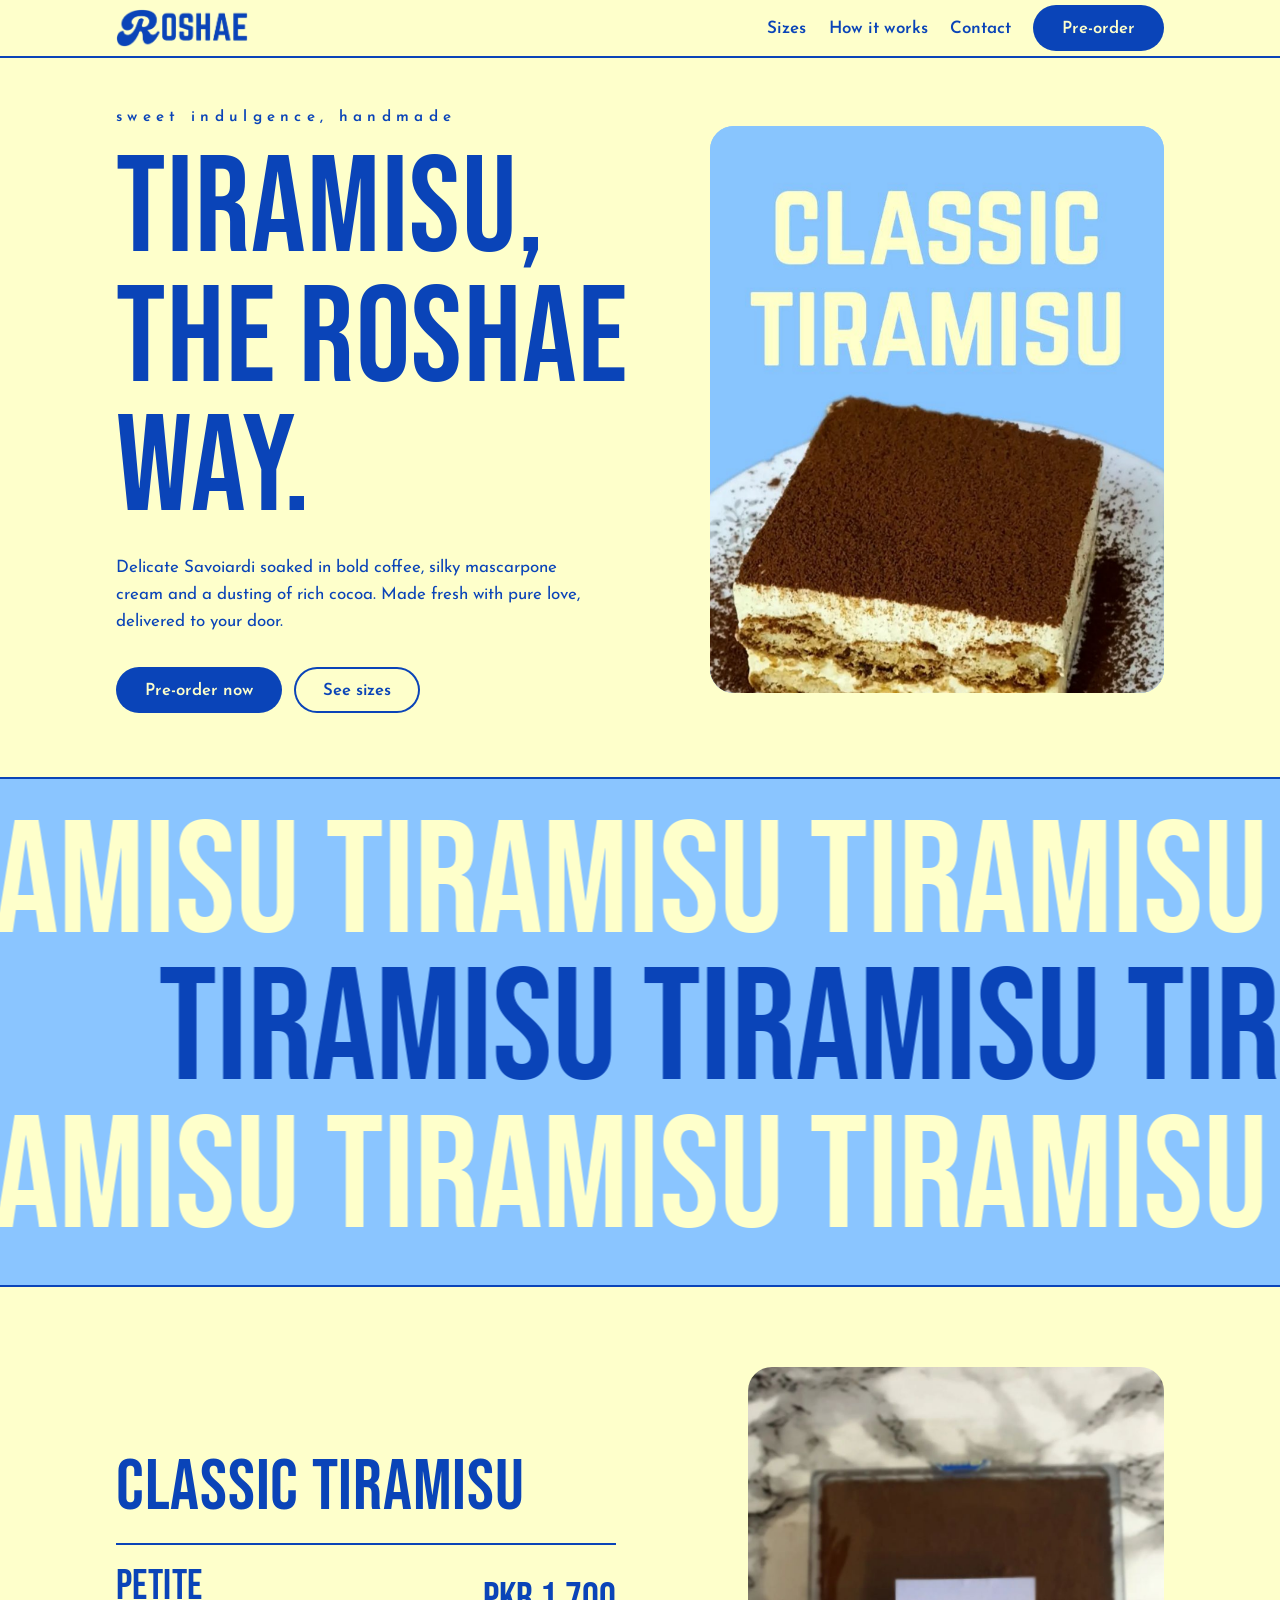
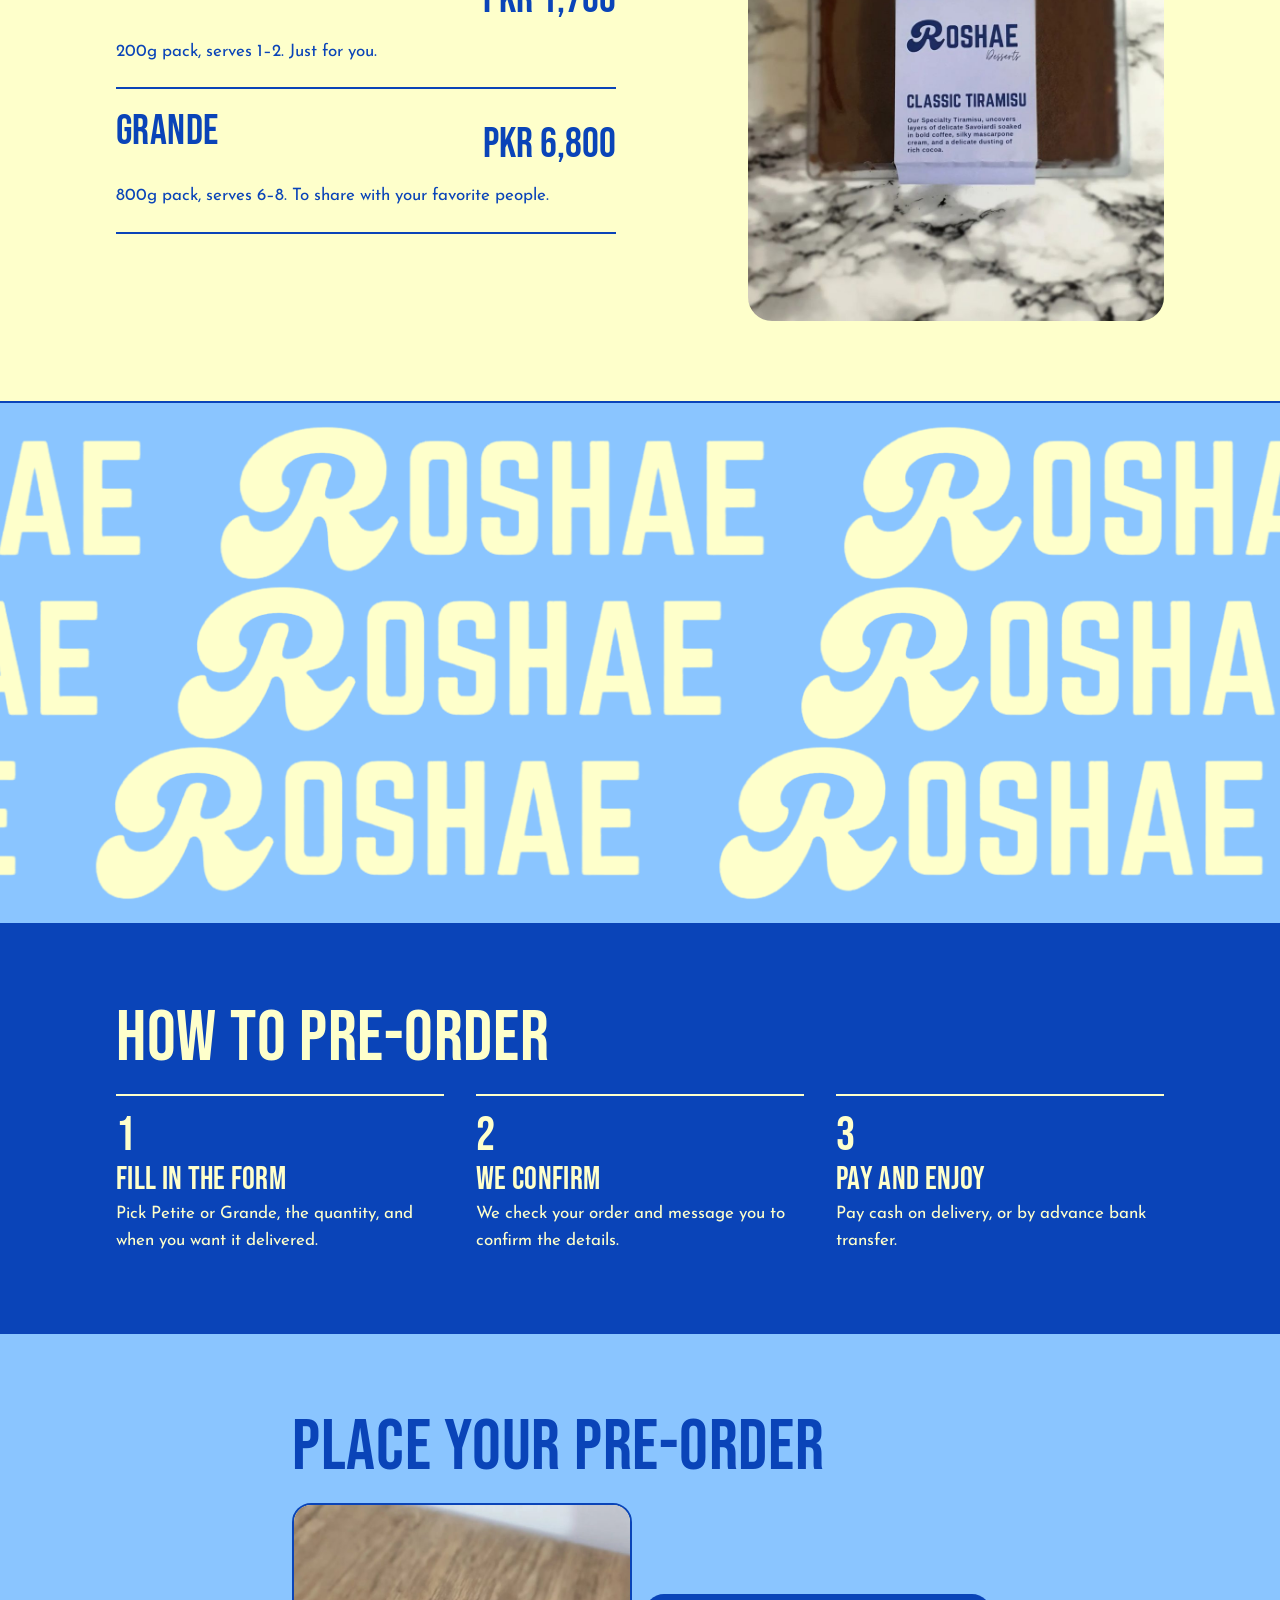
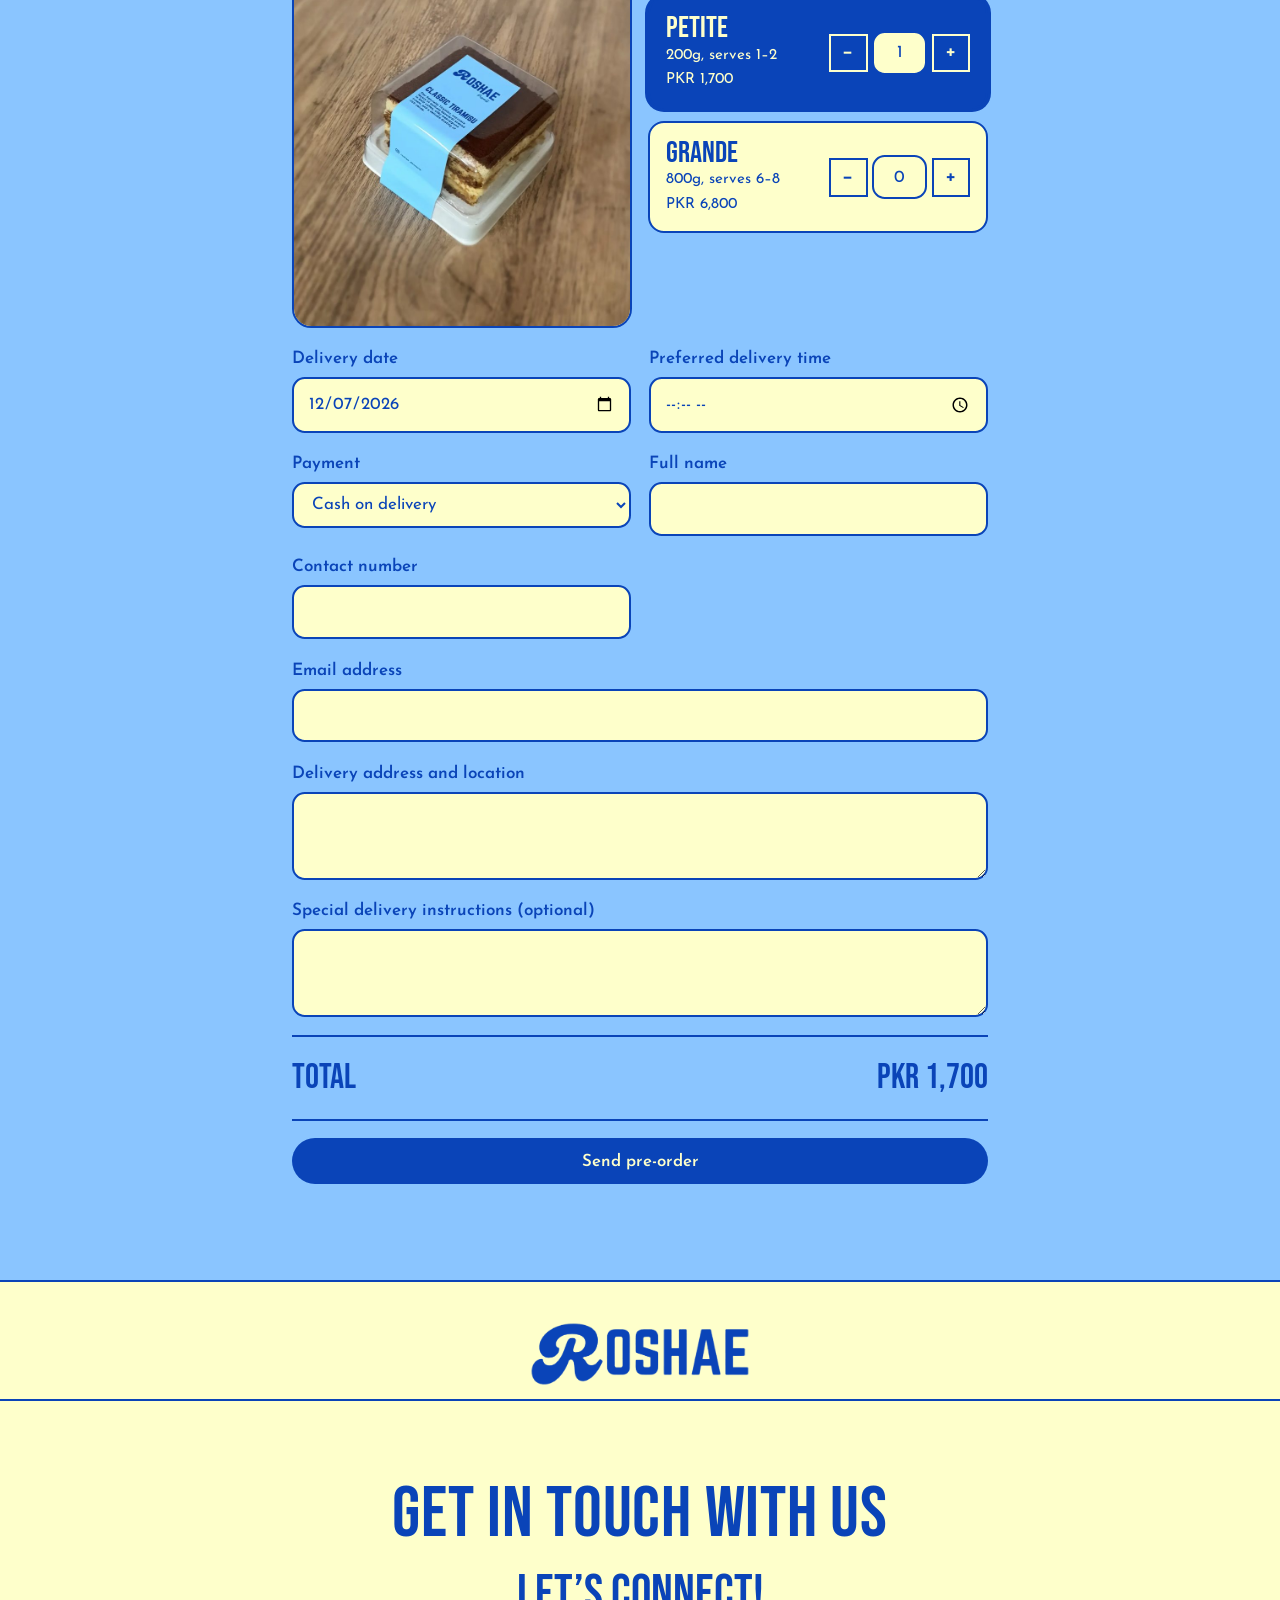
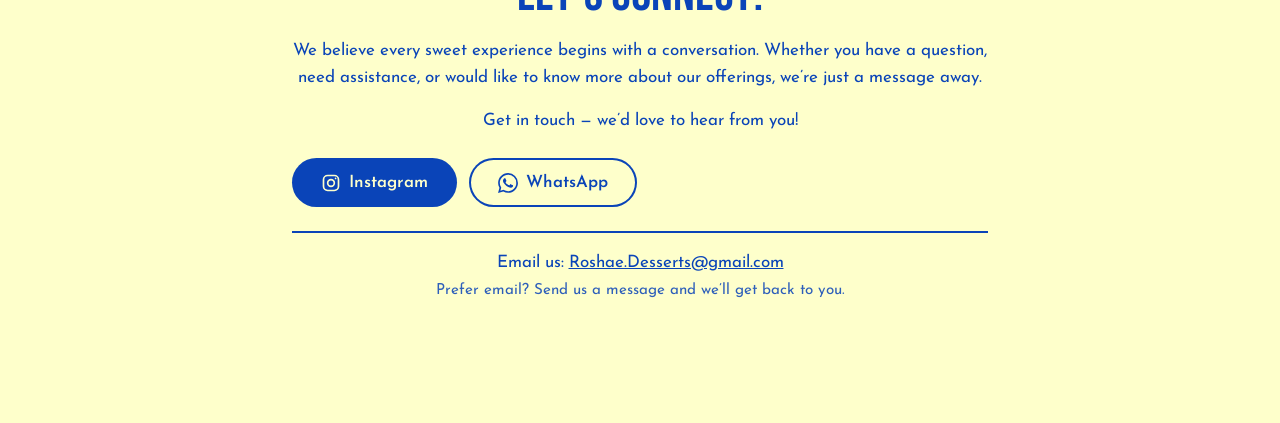
==== index.html @ 1db35433 "Update index.html" ====
<!DOCTYPE html>
<html lang="en">
<head>
<meta charset="utf-8">
<meta name="viewport" content="width=device-width, initial-scale=1">
<title>Roshae Desserts – Pre-order Classic Tiramisu</title>
<meta name="description" content="Handmade Classic Tiramisu from Roshae. Pre-order Petite or Grande for delivery.">
<link rel="preconnect" href="https://fonts.googleapis.com">
<link rel="preconnect" href="https://fonts.gstatic.com" crossorigin>
<link href="https://fonts.googleapis.com/css2?family=Anton&family=Shrikhand&family=Bebas+Neue&family=Josefin+Sans:wght@400;600&display=swap" rel="stylesheet">
<link rel="stylesheet" href="css/style.css">
</head>
<body>

<header>
  <div class="wrap">
    <a class="brand" href="#top"><img src="images/logo.png" alt="Roshae" height="40"></a>
    <nav><a href="#sizes">Sizes</a><a href="#how">How it works</a><a href="#contact">Contact</a><a class="btn" href="#order">Pre-order</a></nav>
  </div>
</header>

<main id="top">
<section class="hero">
  <div class="wrap">
    <div>
      <p class="tag">sweet indulgence, handmade</p>
      <h1>Tiramisu, the Roshae way.</h1>
      <p class="lead">Delicate Savoiardi soaked in bold coffee, silky mascarpone cream and a dusting of rich cocoa. Made fresh with pure love, delivered to your door.</p>
      <div class="actions">
        <a class="btn" href="#order">Pre-order now</a>
        <a class="btn alt" href="#sizes">See sizes</a>
      </div>
    </div>
    <div class="photo"><img id="heroImg" src="images/hero.jpg" alt="Classic tiramisu slice dusted with cocoa on a plate" width="1000" height="1250"></div>
  </div>
</section>

<section class="stack" aria-hidden="true">
  <div data-dir="1">TIRAMISU TIRAMISU TIRAMISU</div>
  <div data-dir="-1">TIRAMISU TIRAMISU TIRAMISU</div>
  <div data-dir="1">TIRAMISU TIRAMISU TIRAMISU</div>
</section>

<section class="sizes" id="sizes">
  <div class="wrap">
    <div>
      <h2>Classic Tiramisu</h2>
      <div class="size">
        <h3>Petite</h3><span class="price">PKR 1,700</span>
        <p>200g pack, serves 1–2. Just for you.</p>
      </div>
      <div class="size">
        <h3>Grande</h3><span class="price">PKR 6,800</span>
        <p>800g pack, serves 6–8. To share with your favorite people.</p>
      </div>
    </div>
    <img class="pic" src="images/grande-top.jpg" alt="Top-down view of a Grande tiramisu box with the Roshae label" width="900" height="1200" loading="lazy">
  </div>
</section>

<section class="rband" aria-hidden="true">
  <div data-dir="-1" style="background-position-x:0"></div>
  <div data-dir="1" style="background-position-x:calc(clamp(4.5rem,15vw,10rem) * 3.897 * -0.5)"></div>
  <div data-dir="-1" style="background-position-x:calc(clamp(4.5rem,15vw,10rem) * 3.897 * -0.2)"></div>
</section>

<section class="how" id="how">
  <div class="wrap">
    <h2>How to pre-order</h2>
    <ol>
      <li><h3>Fill in the form</h3><p>Pick Petite or Grande, the quantity, and when you want it delivered.</p></li>
      <li><h3>We confirm</h3><p>We check your order and message you to confirm the details.</p></li>
      <li><h3>Pay and enjoy</h3><p>Pay cash on delivery, or by advance bank transfer.</p></li>
    </ol>
  </div>
</section>

<section class="order" id="order">
  <div class="wrap">
    <h2>Place your pre-order</h2>
    <form id="orderForm" novalidate>
      <div class="pick">
        <div class="prev" aria-hidden="true"><img id="prevP" class="on" src="images/petite.jpg" alt="" style="object-position:50% 56%"><img id="prevG" src="images/grande.jpg" alt="" style="object-position:50% 65%"></div>
        <div class="sizesel">
          <div class="srow" data-size="Petite">
            <div><strong>Petite</strong><span>200g, serves 1–2</span><span>PKR 1,700</span></div>
            <div class="step"><button type="button" aria-label="One less Petite" data-d="-1">−</button><input name="qP" type="number" min="0" max="20" value="1" aria-label="Petite quantity"><button type="button" aria-label="One more Petite" data-d="1">+</button></div>
          </div>
          <div class="srow" data-size="Grande">
            <div><strong>Grande</strong><span>800g, serves 6–8</span><span>PKR 6,800</span></div>
            <div class="step"><button type="button" aria-label="One less Grande" data-d="-1">−</button><input name="qG" type="number" min="0" max="20" value="0" aria-label="Grande quantity"><button type="button" aria-label="One more Grande" data-d="1">+</button></div>
          </div>
        </div>
      </div>
      <div class="f"><label for="date">Delivery date</label><input id="date" name="date" type="date" required></div>
      <div class="f"><label for="time">Preferred delivery time</label><input id="time" name="time" type="time"></div>
      <div class="f"><label for="pay">Payment</label>
        <select id="pay" name="pay" required><option>Cash on delivery</option><option>Bank transfer</option></select></div>
      <div class="f"><label for="name">Full name</label><input id="name" name="name" autocomplete="name" required></div>
      <div class="f"><label for="phone">Contact number</label><input id="phone" name="phone" type="tel" autocomplete="tel" required pattern="[0-9+\s\-]{10,16}"></div>
      <div class="f full"><label for="email">Email address</label><input id="email" name="email" type="email" autocomplete="email" required></div>
      <div class="f full"><label for="addr">Delivery address and location</label><textarea id="addr" name="addr" autocomplete="street-address" required></textarea></div>
      <div class="f full"><label for="notes">Special delivery instructions (optional)</label><textarea id="notes" name="notes"></textarea></div>
      <div class="hp" aria-hidden="true"><label>Leave empty <input name="website" tabindex="-1" autocomplete="off"></label></div>
      <div class="total"><span>Total</span><span id="total" aria-live="polite">PKR 1,700</span></div>
      <p class="err" id="err" role="alert"></p>
      <div class="f full"><button class="btn" type="submit" id="submitBtn">Send pre-order</button></div>
    </form>

    <div class="done" id="done" tabindex="-1">
      <h2>Order received</h2>
      <p>Thank you! We’ll message you to confirm. Your order number is <strong id="orderNo"></strong>.</p>
      <pre id="summary"></pre>
      <div class="actions">
        <button class="btn" type="button" id="copyBtn">Copy order details</button>
        <a class="btn alt" id="igLink" href="https://ig.me/m/roshae_desserts" target="_blank" rel="noopener">Message us on Instagram</a>
        <a class="btn alt wa-btn wa" id="waLink" href="#" target="_blank" rel="noopener"><svg class="wa-ico" viewBox="0 0 24 24" width="20" height="20" aria-hidden="true" fill="currentColor"><path d="M17.472 14.382c-.297-.149-1.758-.867-2.03-.967-.273-.099-.471-.148-.67.15-.197.297-.767.966-.94 1.164-.173.199-.347.223-.644.075-.297-.15-1.255-.463-2.39-1.475-.883-.788-1.48-1.761-1.653-2.059-.173-.297-.018-.458.13-.606.134-.133.298-.347.446-.52.149-.174.198-.298.298-.497.099-.198.05-.371-.025-.52-.075-.149-.669-1.612-.916-2.207-.242-.579-.487-.5-.669-.51-.173-.008-.371-.01-.57-.01-.198 0-.52.074-.792.372-.272.297-1.04 1.016-1.04 2.479 0 1.462 1.065 2.875 1.213 3.074.149.198 2.096 3.2 5.077 4.487.709.306 1.262.489 1.694.625.712.227 1.36.195 1.871.118.571-.085 1.758-.719 2.006-1.413.248-.694.248-1.289.173-1.413-.074-.124-.272-.198-.57-.347m-5.421 7.403h-.004a9.87 9.87 0 01-5.031-1.378l-.361-.214-3.741.982.998-3.648-.235-.374a9.86 9.86 0 01-1.51-5.26c.001-5.45 4.436-9.884 9.888-9.884 2.64 0 5.122 1.03 6.988 2.898a9.825 9.825 0 012.893 6.994c-.003 5.45-4.437 9.884-9.885 9.884m8.413-18.297A11.815 11.815 0 0012.05 0C5.495 0 .16 5.335.157 11.892c0 2.096.547 4.142 1.588 5.945L.057 24l6.305-1.654a11.882 11.882 0 005.683 1.448h.005c6.554 0 11.89-5.335 11.893-11.893a11.821 11.821 0 00-3.48-8.413Z"/></svg></a>
      </div>
    </div>
  </div>
</section>
</main>

<footer>
  <img class="flogo" src="images/logo.png" alt="Roshae" height="64">
  <section class="contact" id="contact">
  <div class="wrap">
    <h2>Get in touch with us</h2>
    <p class="lede">Let’s connect!</p>
    <p>We believe every sweet experience begins with a conversation. Whether you have a question, need assistance, or would like to know more about our offerings, we’re just a message away.</p>
    <p>Get in touch — we’d love to hear from you!</p>
    <div class="actions">
      <a class="btn wa-btn" href="https://ig.me/m/roshae_desserts" target="_blank" rel="noopener"><svg viewBox="0 0 24 24" width="20" height="20" aria-hidden="true" fill="none" stroke="currentColor" stroke-width="2"><rect x="3" y="3" width="18" height="18" rx="5"/><circle cx="12" cy="12" r="4"/><circle cx="17.5" cy="6.5" r="1" fill="currentColor" stroke="none"/></svg>Instagram</a>
      <a class="btn alt wa-btn wa" href="#" target="_blank" rel="noopener"><svg viewBox="0 0 24 24" width="20" height="20" aria-hidden="true" fill="currentColor"><path d="M17.472 14.382c-.297-.149-1.758-.867-2.03-.967-.273-.099-.471-.148-.67.15-.197.297-.767.966-.94 1.164-.173.199-.347.223-.644.075-.297-.15-1.255-.463-2.39-1.475-.883-.788-1.48-1.761-1.653-2.059-.173-.297-.018-.458.13-.606.134-.133.298-.347.446-.52.149-.174.198-.298.298-.497.099-.198.05-.371-.025-.52-.075-.149-.669-1.612-.916-2.207-.242-.579-.487-.5-.669-.51-.173-.008-.371-.01-.57-.01-.198 0-.52.074-.792.372-.272.297-1.04 1.016-1.04 2.479 0 1.462 1.065 2.875 1.213 3.074.149.198 2.096 3.2 5.077 4.487.709.306 1.262.489 1.694.625.712.227 1.36.195 1.871.118.571-.085 1.758-.719 2.006-1.413.248-.694.248-1.289.173-1.413-.074-.124-.272-.198-.57-.347m-5.421 7.403h-.004a9.87 9.87 0 01-5.031-1.378l-.361-.214-3.741.982.998-3.648-.235-.374a9.86 9.86 0 01-1.51-5.26c.001-5.45 4.436-9.884 9.888-9.884 2.64 0 5.122 1.03 6.988 2.898a9.825 9.825 0 012.893 6.994c-.003 5.45-4.437 9.884-9.885 9.884m8.413-18.297A11.815 11.815 0 0012.05 0C5.495 0 .16 5.335.157 11.892c0 2.096.547 4.142 1.588 5.945L.057 24l6.305-1.654a11.882 11.882 0 005.683 1.448h.005c6.554 0 11.89-5.335 11.893-11.893a11.821 11.821 0 00-3.48-8.413Z"/></svg>WhatsApp</a>
    </div>
    <p class="mail">Email us: <a href="mailto:Roshae.Desserts@gmail.com">Roshae.Desserts@gmail.com</a><br><span class="note">Prefer email? Send us a message and we’ll get back to you.</span></p>
  </div>
  </section>
</footer>

<script src="js/config.js"></script>
<script src="js/order.js"></script>
<script src="js/motion.js"></script>
</body>
</html>
---- css/style.css ----
/* Roshae shared styles: used by every page */
:root{
  --sky:#8ac5ff; --cream:#feffcb; --royal:#0a44b8; --cocoa:#4a2c19; --white:#fff;
  --display:"Bebas Neue","Arial Narrow",Impact,sans-serif;
  --body:"Josefin Sans","Segoe UI",system-ui,sans-serif;
}
*{box-sizing:border-box;margin:0}
html{scroll-behavior:smooth;scroll-padding-top:4.5rem}
body{font-family:var(--body);font-size:1.0625rem;line-height:1.6;background:var(--cream);color:var(--royal)}
img{max-width:100%;display:block}
a{color:inherit}
:focus-visible{outline:3px solid var(--royal);outline-offset:3px}
.wrap{max-width:68rem;margin:0 auto;padding:0 1.25rem}
h1,h2,h3{font-family:var(--display);font-weight:400;line-height:.95;letter-spacing:.01em}
h2{font-size:clamp(2.6rem,7vw,4.5rem);margin-bottom:1.25rem}
.btn{display:inline-block;font:600 1.05rem var(--body);background:var(--royal);color:var(--cream);padding:.9rem 1.8rem;border-radius:999px;border:0;text-decoration:none;cursor:pointer;transition:transform .2s,background .2s}
.btn:hover{background:#06308a;transform:translateY(-2px)}
.btn.alt{background:transparent;color:var(--royal);box-shadow:inset 0 0 0 2px var(--royal)}

/* header */
header{position:sticky;top:0;z-index:10;background:var(--cream);border-bottom:2px solid var(--royal)}
header .wrap{display:flex;align-items:center;justify-content:space-between;height:3.5rem}
.brand{display:inline-block;line-height:0}
.brand img{height:2.4rem;width:auto}
.flogo{height:4rem;width:auto;margin:0 auto .8rem}
header nav a{margin-left:1.4rem;text-decoration:none;font-weight:600}
header nav a:hover{text-decoration:underline}

/* hero */
.hero{padding:3rem 0 4rem;overflow:hidden}
.hero .wrap{display:grid;gap:2.5rem;grid-template-columns:1.1fr .9fr;align-items:center}
.tag{letter-spacing:.35em;text-transform:lowercase;font-weight:600;font-size:.95rem;margin-bottom:1rem}
.hero h1{font-size:clamp(4rem,11vw,8.5rem);margin-bottom:1.25rem}
.hero p.lead{max-width:30rem;margin-bottom:2rem}
.hero .actions{display:flex;gap:.8rem;flex-wrap:wrap}
.photo{border-radius:1.5rem;overflow:hidden;aspect-ratio:4/5;background:var(--sky)}
.photo img{width:100%;height:118%;object-fit:cover;will-change:transform}

/* TIRAMISU stack */
.stack{background:var(--sky);padding:2rem 0;overflow:hidden;border-block:2px solid var(--royal)}
.stack div{font-family:var(--display);font-size:clamp(4rem,14vw,10rem);line-height:.92;color:var(--cream);white-space:nowrap;will-change:transform}
.stack div:nth-child(even){color:var(--royal)}


/* ROSHAE wordmark band */
.rband{--tile:url("../images/logo-tile.png");background:var(--sky);padding:1.25rem 0;overflow:hidden;border-block:2px solid var(--royal)}
.rband div{height:clamp(4.5rem,15vw,10rem);width:240vw;margin-left:-70vw;background:var(--tile) repeat-x;background-size:auto 100%;will-change:transform}

/* sizes */
.sizes{padding:5rem 0;background:var(--cream)}
.sizes .wrap{display:grid;gap:3rem;grid-template-columns:1fr 1fr;align-items:center}
.size{display:grid;grid-template-columns:1fr auto;gap:.25rem 1rem;padding:1.4rem 0;border-top:2px solid var(--royal)}
.size:last-of-type{border-bottom:2px solid var(--royal)}
.size h3{font-size:2.6rem}
.size .price{font-family:var(--display);font-size:2.6rem;text-align:right}
.size p{grid-column:1/-1}
.sizes .pic{border-radius:1.5rem;width:100%;max-width:26rem;margin-left:auto;aspect-ratio:3/4;height:auto;object-fit:cover}

/* how */
.how{background:var(--royal);color:var(--cream);padding:5rem 0}
.how ol{list-style:none;padding:0;display:grid;grid-template-columns:repeat(3,1fr);gap:2rem;counter-reset:s}
.how li{counter-increment:s;border-top:2px solid var(--cream);padding-top:1rem}
.how li::before{content:counter(s);font-family:var(--display);font-size:3rem;display:block;line-height:1}
.how h3{font-size:2rem;margin:.3rem 0}

/* form */
.order{padding:5rem 0 6rem;background:var(--sky);color:var(--royal)}
.order .wrap{max-width:46rem}
form{display:grid;gap:1.1rem;grid-template-columns:1fr 1fr}
.f{display:flex;flex-direction:column;gap:.3rem;min-width:0}
.f.full{grid-column:1/-1}
label,legend{font-weight:600}
input,select,textarea{font:inherit;color:var(--royal);background:var(--cream);border:2px solid var(--royal);border-radius:.8rem;padding:.7rem .9rem;width:100%}
input[type=date],input[type=time]{-webkit-appearance:none;appearance:none;display:block;min-width:0;max-width:100%;min-height:3rem;text-align:left}
textarea{min-height:5.5rem;resize:vertical}
fieldset{border:0;padding:0;display:grid;grid-template-columns:1fr 1fr;gap:.8rem;grid-column:1/-1}
fieldset legend{margin-bottom:.4rem}
.choice input{position:absolute;opacity:0;width:1px;height:1px}
.choice label{display:block;background:var(--cream);border:2px solid var(--royal);border-radius:1rem;padding:.9rem 1rem;cursor:pointer;height:100%}
.choice label strong{display:block;font:400 1.8rem/1 var(--display)}
.choice input:checked+label{background:var(--royal);color:var(--cream)}
.choice input:focus-visible+label{outline:3px solid var(--cocoa);outline-offset:3px}
.pick{grid-column:1/-1;display:grid;grid-template-columns:1fr 1fr;gap:1rem}
.prev{position:relative;border-radius:1.2rem;overflow:hidden;background:var(--cream);border:2px solid var(--royal);aspect-ratio:4/5}
.prev img{position:absolute;inset:0;width:100%;height:100%;object-fit:cover;opacity:0;transition:opacity .35s}
.prev img.on{opacity:1}
.sizesel{display:grid;gap:.8rem;align-content:center}
.srow{background:var(--cream);border:2px solid var(--royal);border-radius:1rem;padding:.9rem 1rem;display:flex;justify-content:space-between;align-items:center;gap:.8rem;cursor:pointer}
.srow.active{box-shadow:0 0 0 3px var(--royal)}
.srow.has{background:var(--royal);color:var(--cream)}
.srow strong{display:block;font:400 1.9rem/1 var(--display)}
.srow span{display:block;font-size:.95rem}
.step{display:flex;align-items:center;gap:.3rem}
.step button{width:2.4rem;height:2.4rem;border-radius:50%%;border:2px solid currentColor;background:transparent;color:inherit;font:600 1.3rem/1 var(--body);cursor:pointer}
.step input{width:3.4rem;text-align:center;padding:.4rem;-moz-appearance:textfield}
.step input::-webkit-inner-spin-button{-webkit-appearance:none}
@media (prefers-reduced-motion:reduce){.prev img{transition:none}}
.hp{position:absolute;left:-9999px}
.total{grid-column:1/-1;display:flex;justify-content:space-between;align-items:baseline;border-block:2px solid var(--royal);padding:.8rem 0;font-family:var(--display);font-size:2.2rem}
.err{grid-column:1/-1;background:var(--cream);border:2px solid var(--royal);border-radius:.8rem;padding:.8rem 1rem;display:none}
.done{display:none;background:var(--cream);border-radius:1.5rem;padding:2rem}
.done h2{margin-bottom:.5rem}
.done pre{font:inherit;white-space:pre-wrap;background:var(--sky);border-radius:.8rem;padding:1rem;margin:1rem 0}
.done .actions{display:flex;gap:.8rem;flex-wrap:wrap}

footer{background:var(--cream);padding:2.5rem 0;text-align:center;border-top:2px solid var(--royal)}

@media (max-width:760px){
  .pick{grid-template-columns:1fr}.prev{aspect-ratio:1/1}
  .hero .wrap,.sizes .wrap{grid-template-columns:1fr}
  .how ol{grid-template-columns:1fr}
  form,fieldset{grid-template-columns:minmax(0,1fr)}
  header nav a:not(.btn){display:none}
  .sizes .pic{margin:0}
}
@media (prefers-reduced-motion:reduce){
  html{scroll-behavior:auto}.btn{transition:none}
}

.wa-btn{display:inline-flex;align-items:center;gap:.5rem}

.contact{padding:5rem 0;background:var(--cream);border-top:2px solid var(--royal)}
.contact .wrap{max-width:46rem}
.contact p{margin-bottom:1rem}
.contact .lede{font-family:var(--display);font-size:clamp(2.2rem,6vw,3.2rem);line-height:1;margin-bottom:1rem}
.contact .actions{display:flex;gap:.8rem;flex-wrap:wrap;margin:1.5rem 0}
.contact .mail{border-top:2px solid var(--royal);padding-top:1rem;margin-bottom:0}
.contact .note{font-size:.95rem;opacity:.85}
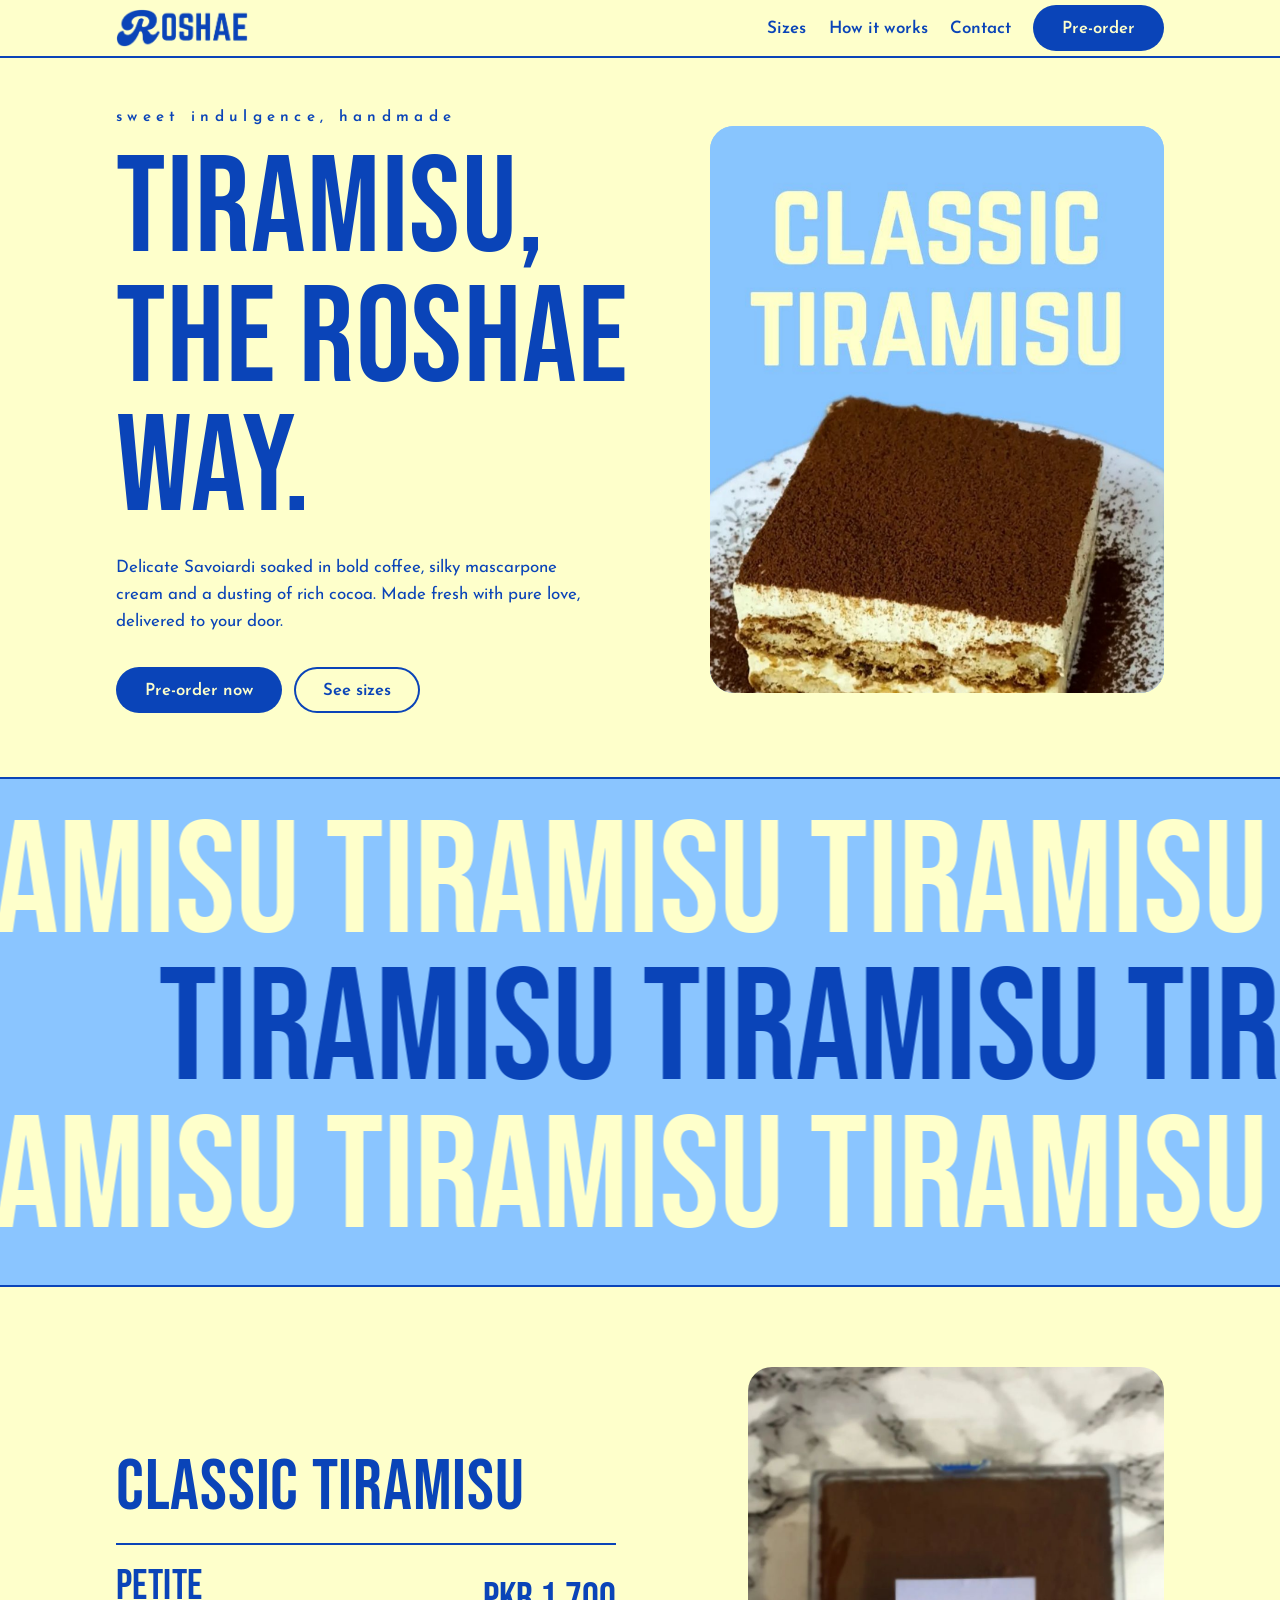
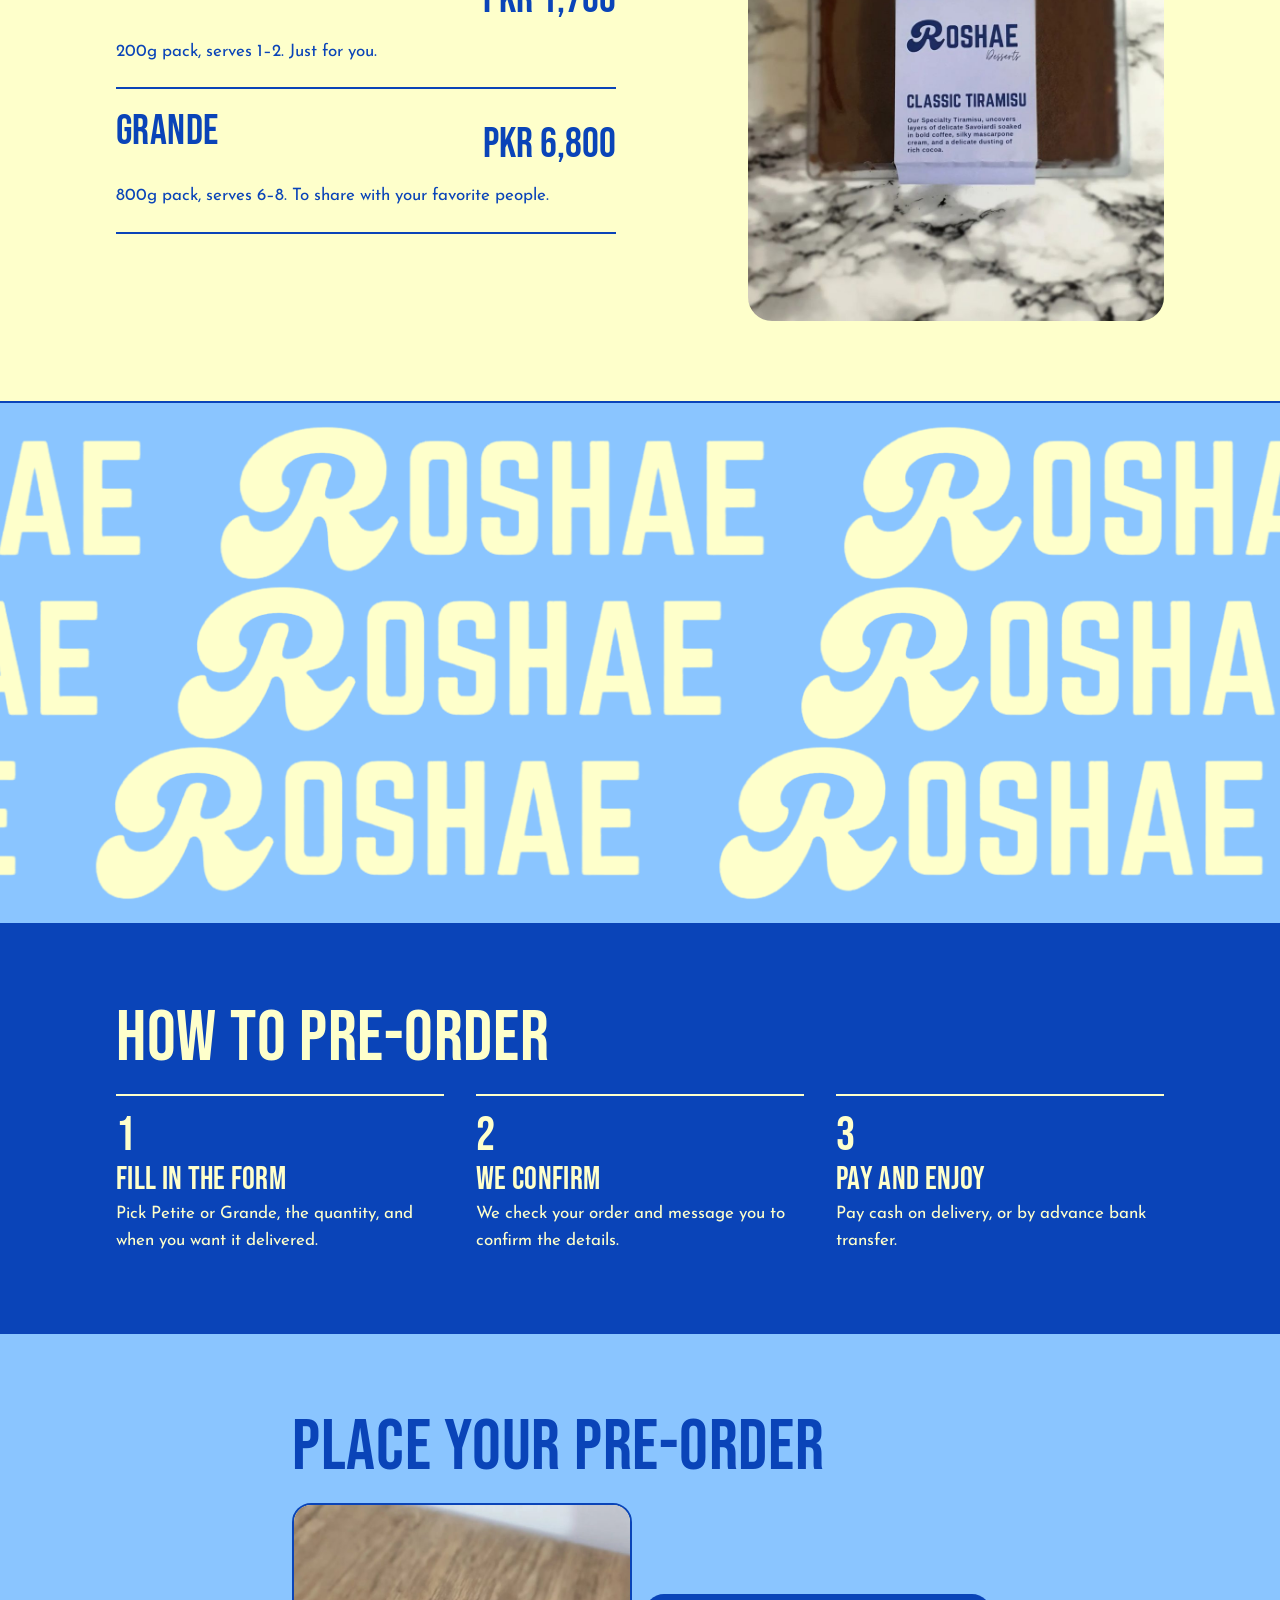
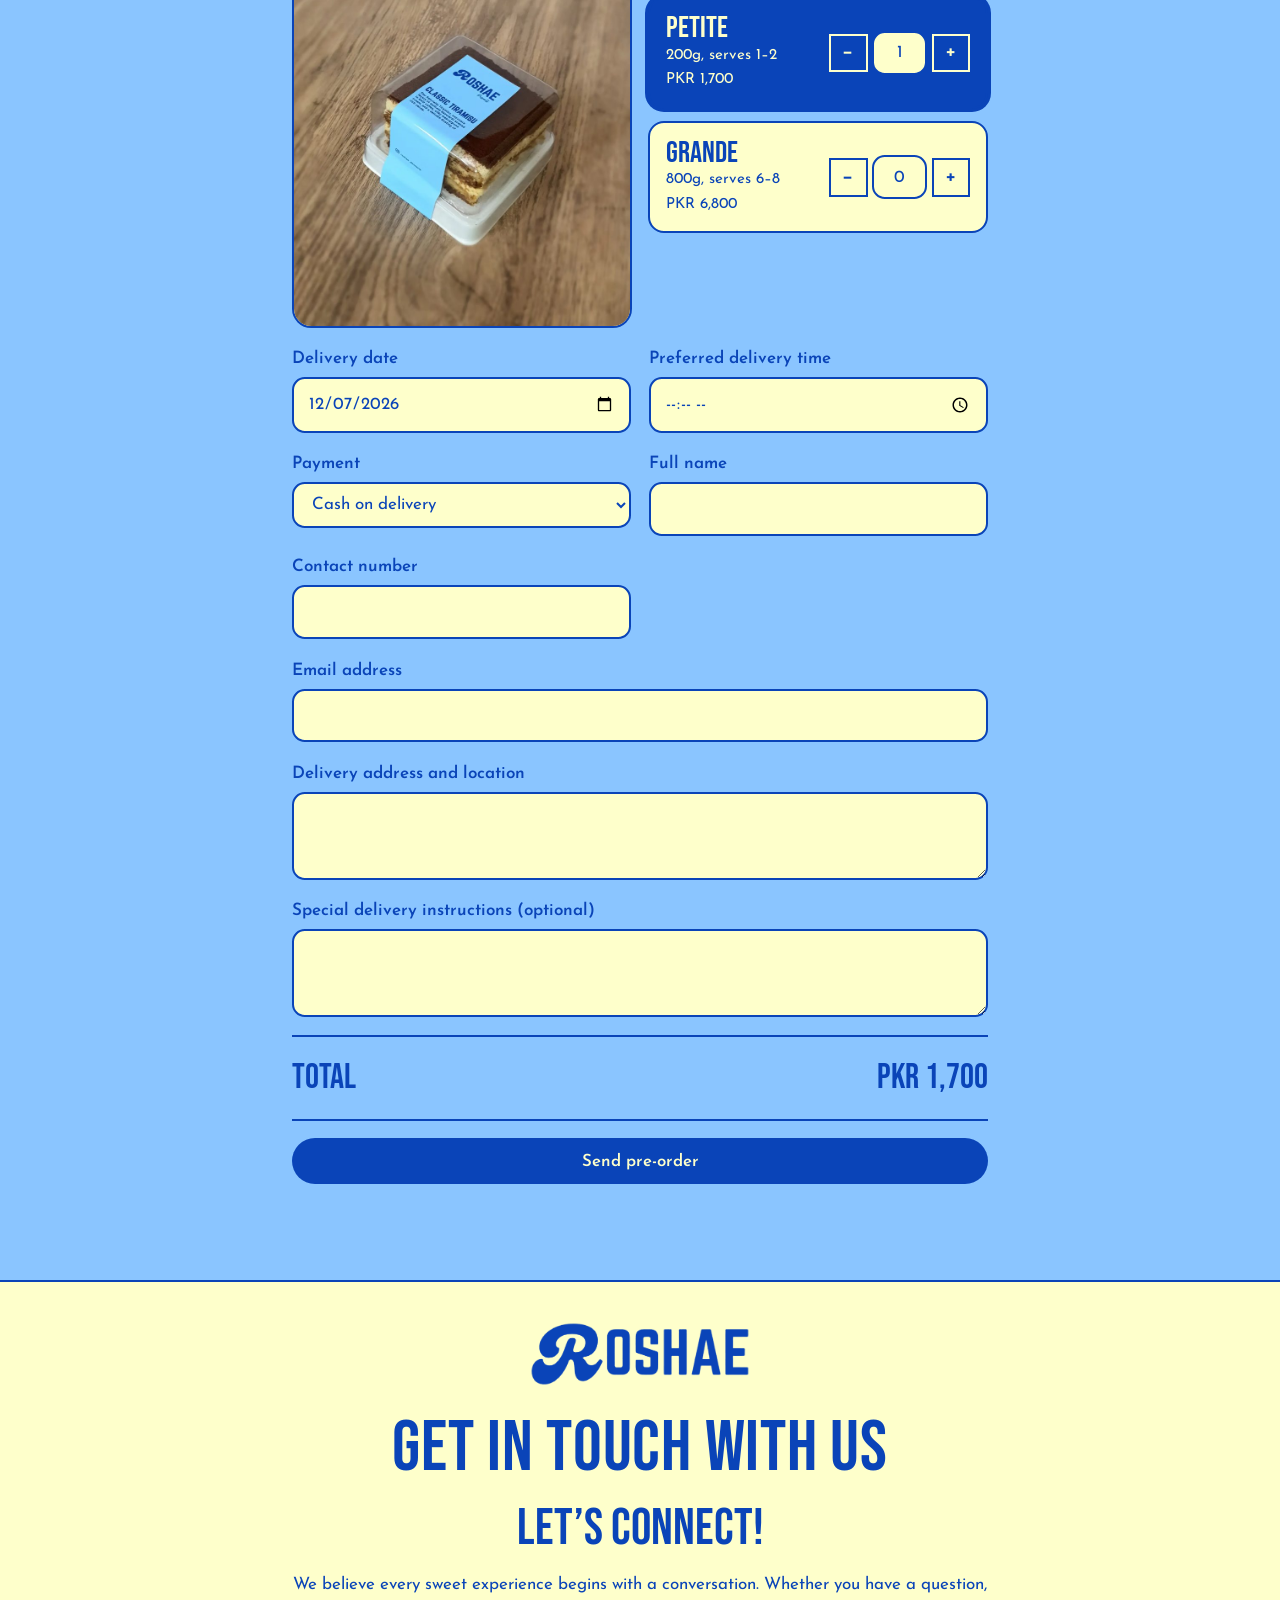
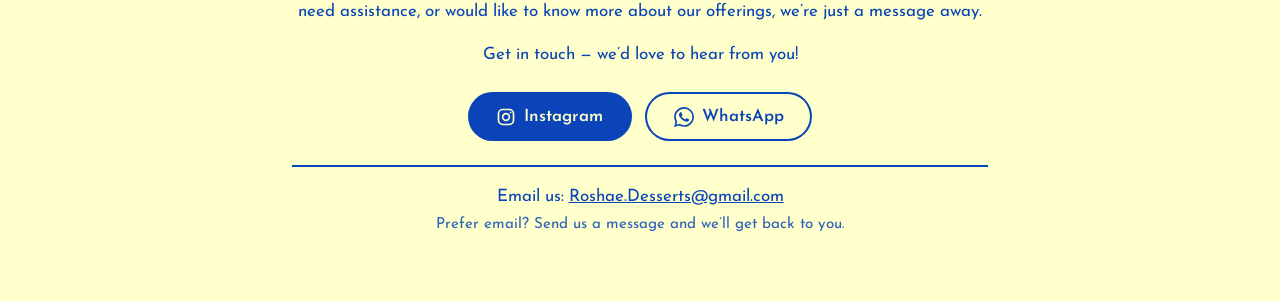
==== commit bcb08825: "test" ====
--- a/index.html
+++ b/index.html
@@ -143,3 +143,4 @@
 <script src="js/motion.js"></script>
 </body>
 </html>
+ 
--- a/css/style.css
+++ b/css/style.css
@@ -126,3 +126,7 @@
 .contact .actions{display:flex;gap:.8rem;flex-wrap:wrap;margin:1.5rem 0}
 .contact .mail{border-top:2px solid var(--royal);padding-top:1rem;margin-bottom:0}
 .contact .note{font-size:.95rem;opacity:.85}
+
+footer .contact{padding:1rem 0 1.5rem;border-top:0;background:none}
+footer .contact .actions{justify-content:center}
+footer .contact .mail{margin-top:1rem}
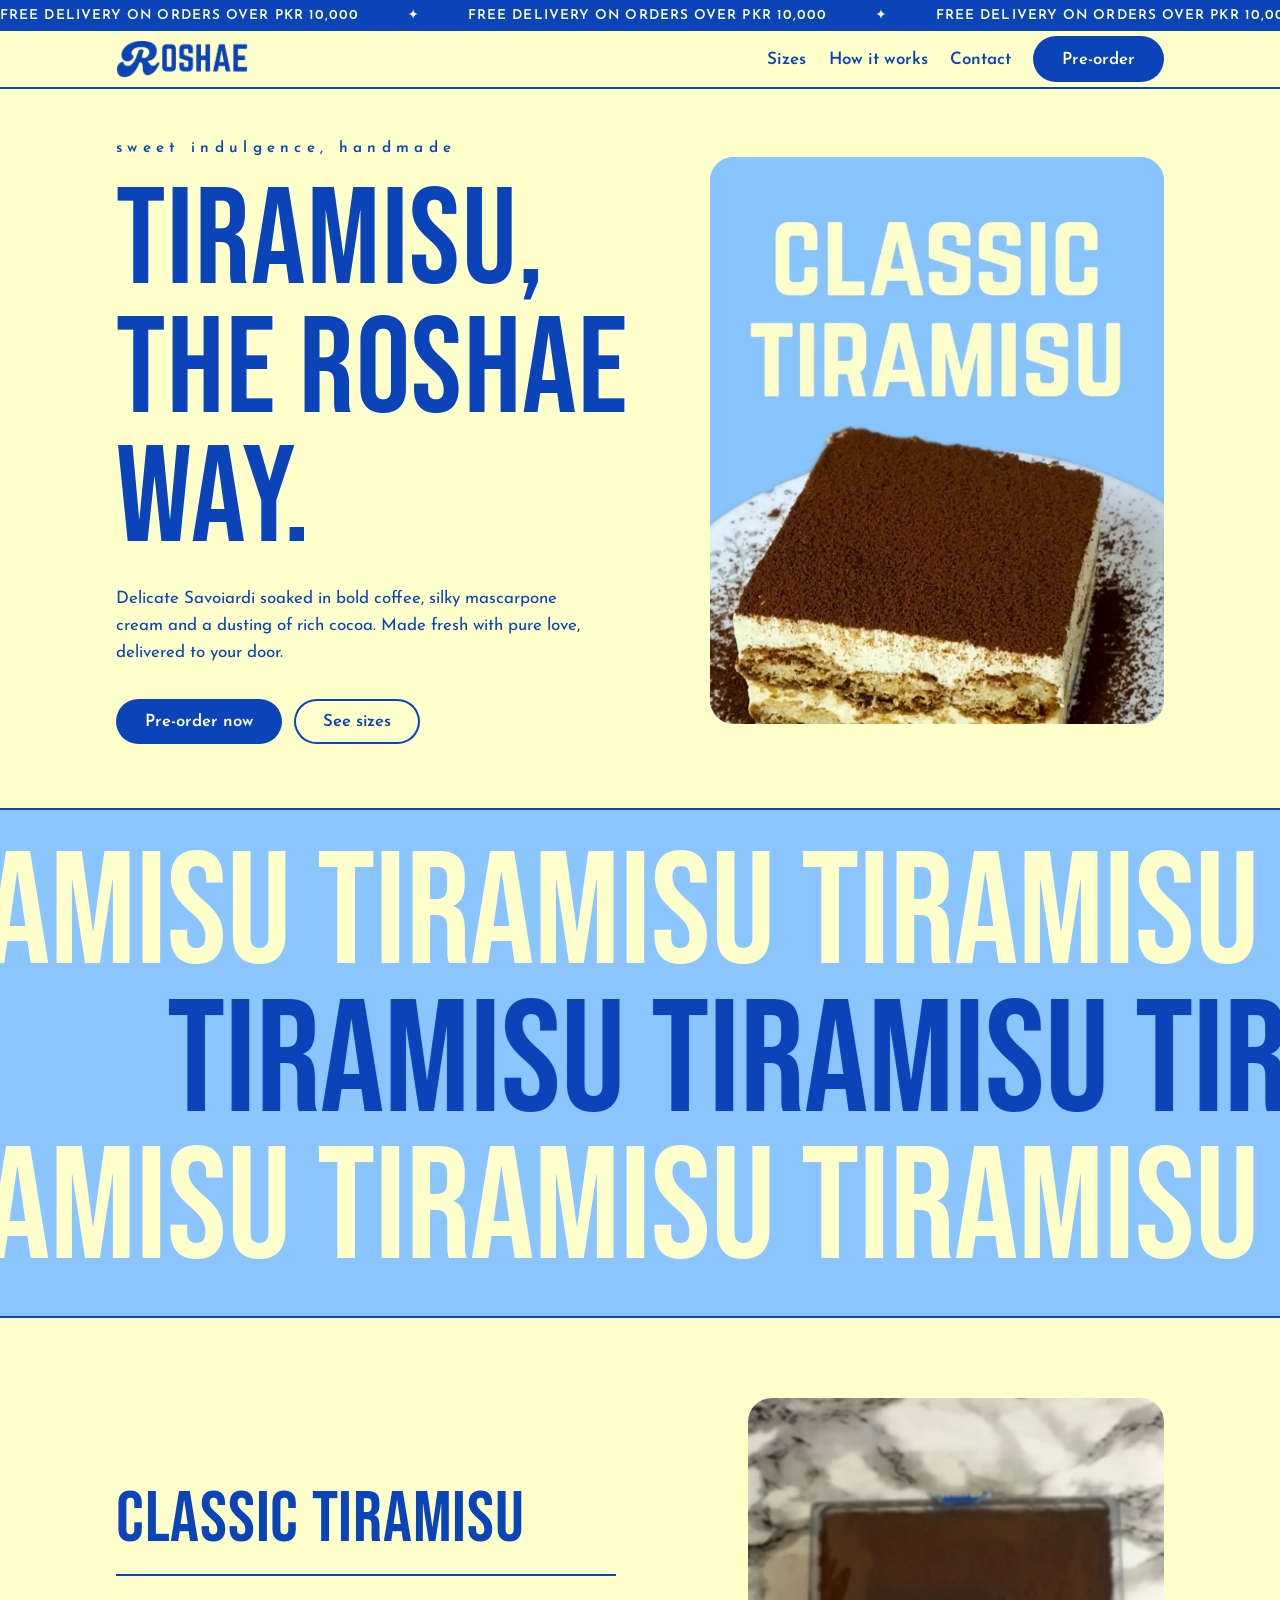
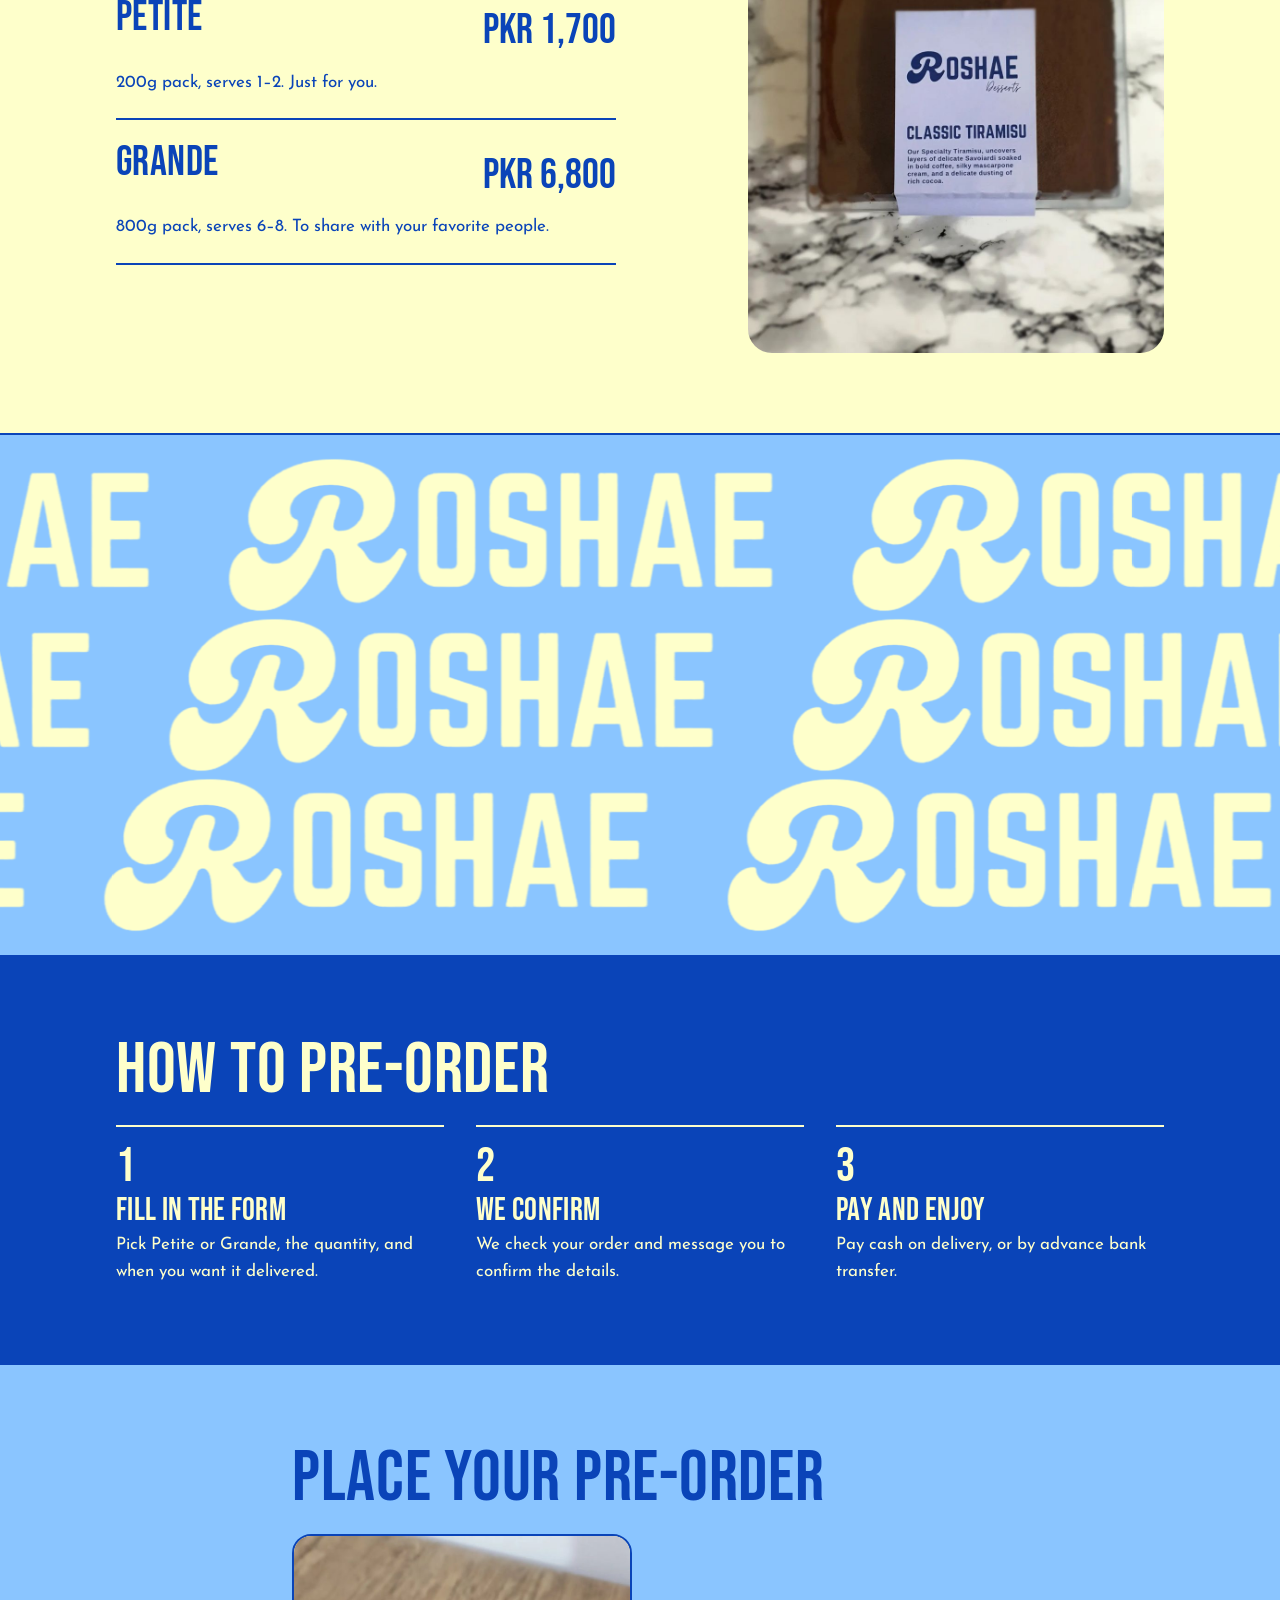
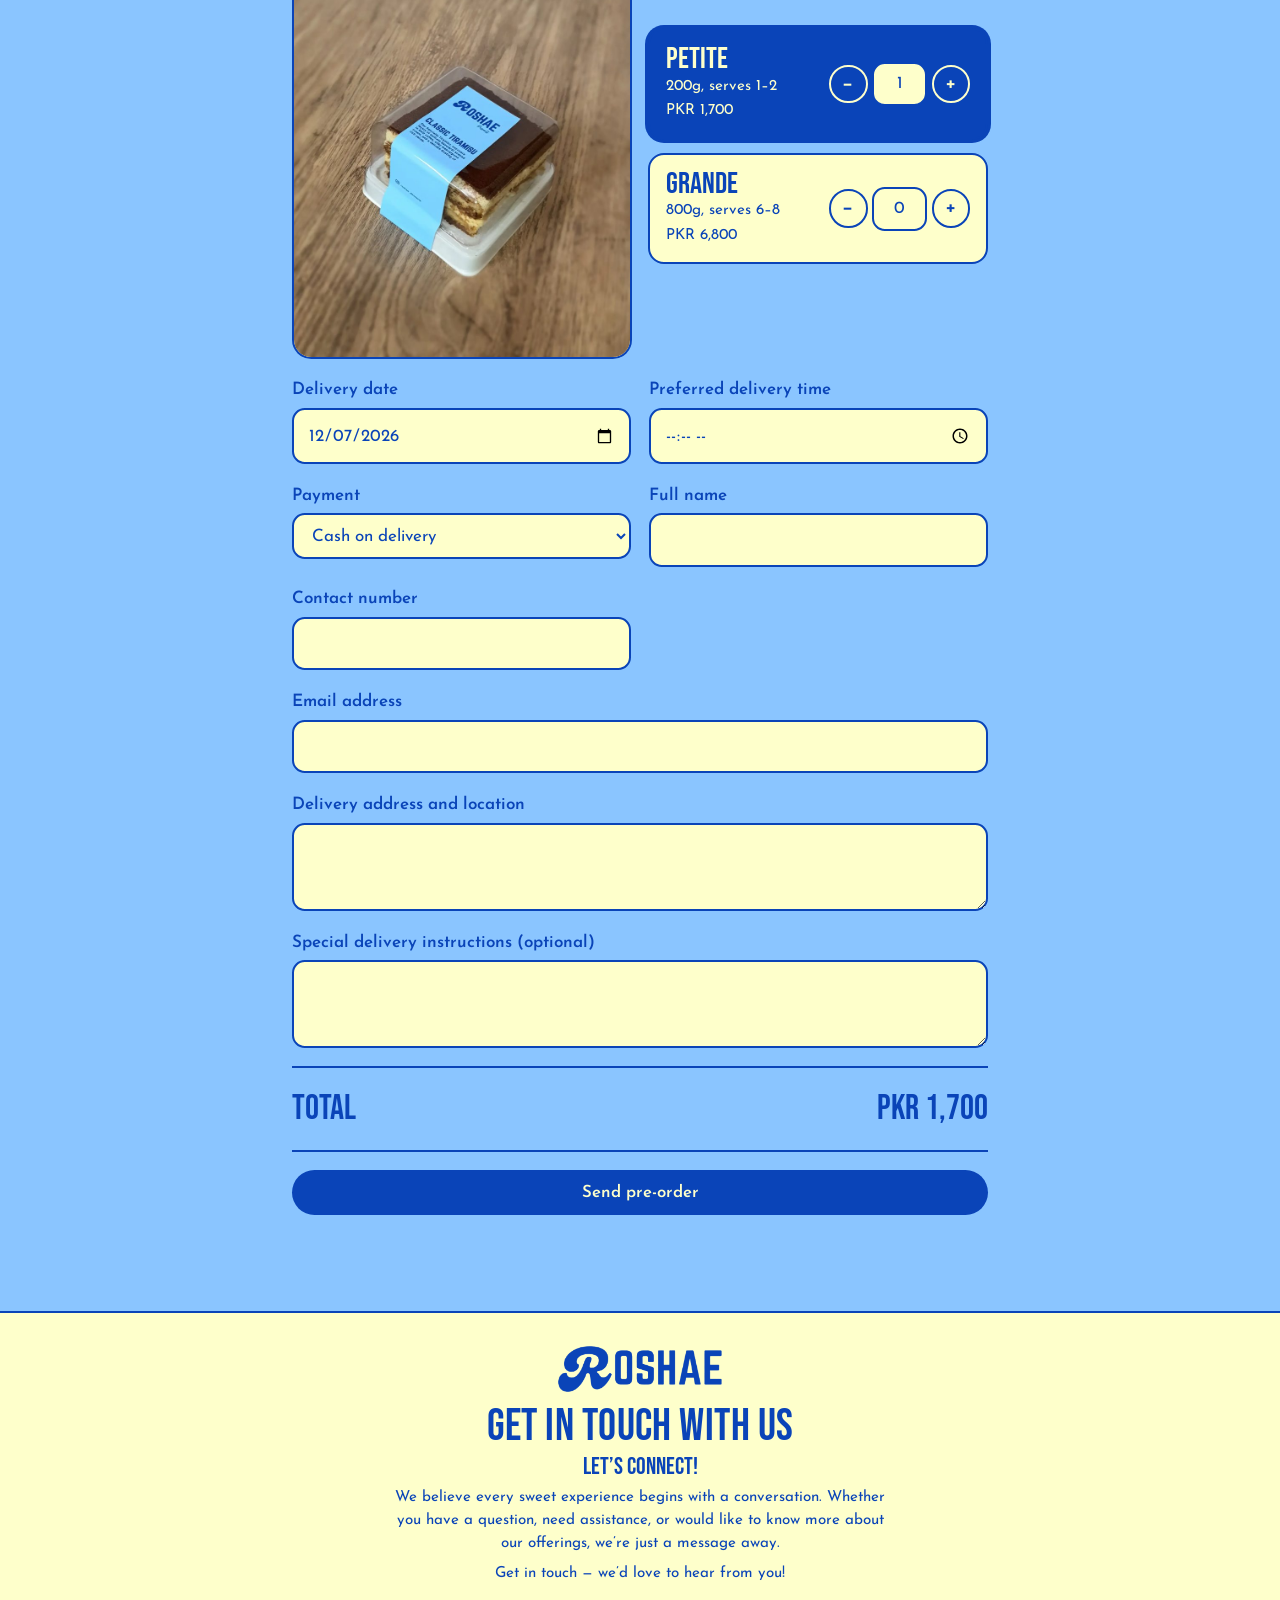
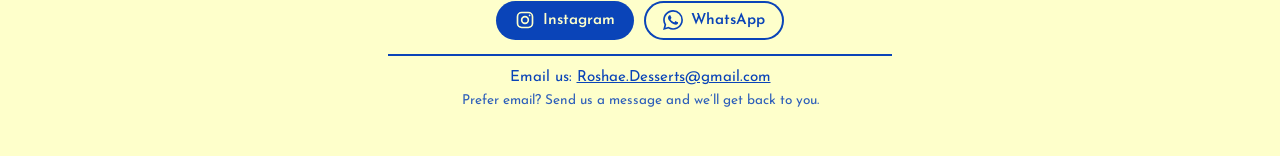
==== commit 1584adb0: "adding the ribbon" ====
--- a/index.html
+++ b/index.html
@@ -11,6 +11,10 @@
 <link rel="stylesheet" href="css/style.css">
 </head>
 <body>
+
+<div class="ribbon" role="note" aria-label="Free delivery on orders over PKR 10,000">
+  <div class="track" aria-hidden="true"><span>Free delivery on orders over PKR 10,000</span></div>
+</div>
 
 <header>
   <div class="wrap">
@@ -114,7 +118,7 @@
       <div class="actions">
         <button class="btn" type="button" id="copyBtn">Copy order details</button>
         <a class="btn alt" id="igLink" href="https://ig.me/m/roshae_desserts" target="_blank" rel="noopener">Message us on Instagram</a>
-        <a class="btn alt wa-btn wa" id="waLink" href="#" target="_blank" rel="noopener"><svg class="wa-ico" viewBox="0 0 24 24" width="20" height="20" aria-hidden="true" fill="currentColor"><path d="M17.472 14.382c-.297-.149-1.758-.867-2.03-.967-.273-.099-.471-.148-.67.15-.197.297-.767.966-.94 1.164-.173.199-.347.223-.644.075-.297-.15-1.255-.463-2.39-1.475-.883-.788-1.48-1.761-1.653-2.059-.173-.297-.018-.458.13-.606.134-.133.298-.347.446-.52.149-.174.198-.298.298-.497.099-.198.05-.371-.025-.52-.075-.149-.669-1.612-.916-2.207-.242-.579-.487-.5-.669-.51-.173-.008-.371-.01-.57-.01-.198 0-.52.074-.792.372-.272.297-1.04 1.016-1.04 2.479 0 1.462 1.065 2.875 1.213 3.074.149.198 2.096 3.2 5.077 4.487.709.306 1.262.489 1.694.625.712.227 1.36.195 1.871.118.571-.085 1.758-.719 2.006-1.413.248-.694.248-1.289.173-1.413-.074-.124-.272-.198-.57-.347m-5.421 7.403h-.004a9.87 9.87 0 01-5.031-1.378l-.361-.214-3.741.982.998-3.648-.235-.374a9.86 9.86 0 01-1.51-5.26c.001-5.45 4.436-9.884 9.888-9.884 2.64 0 5.122 1.03 6.988 2.898a9.825 9.825 0 012.893 6.994c-.003 5.45-4.437 9.884-9.885 9.884m8.413-18.297A11.815 11.815 0 0012.05 0C5.495 0 .16 5.335.157 11.892c0 2.096.547 4.142 1.588 5.945L.057 24l6.305-1.654a11.882 11.882 0 005.683 1.448h.005c6.554 0 11.89-5.335 11.893-11.893a11.821 11.821 0 00-3.48-8.413Z"/></svg></a>
+        <a class="btn alt wa-btn wa" id="waLink" href="#" target="_blank" rel="noopener"><svg class="wa-ico" viewBox="0 0 24 24" width="20" height="20" aria-hidden="true" fill="currentColor"><path d="M17.472 14.382c-.297-.149-1.758-.867-2.03-.967-.273-.099-.471-.148-.67.15-.197.297-.767.966-.94 1.164-.173.199-.347.223-.644.075-.297-.15-1.255-.463-2.39-1.475-.883-.788-1.48-1.761-1.653-2.059-.173-.297-.018-.458.13-.606.134-.133.298-.347.446-.52.149-.174.198-.298.298-.497.099-.198.05-.371-.025-.52-.075-.149-.669-1.612-.916-2.207-.242-.579-.487-.5-.669-.51-.173-.008-.371-.01-.57-.01-.198 0-.52.074-.792.372-.272.297-1.04 1.016-1.04 2.479 0 1.462 1.065 2.875 1.213 3.074.149.198 2.096 3.2 5.077 4.487.709.306 1.262.489 1.694.625.712.227 1.36.195 1.871.118.571-.085 1.758-.719 2.006-1.413.248-.694.248-1.289.173-1.413-.074-.124-.272-.198-.57-.347m-5.421 7.403h-.004a9.87 9.87 0 01-5.031-1.378l-.361-.214-3.741.982.998-3.648-.235-.374a9.86 9.86 0 01-1.51-5.26c.001-5.45 4.436-9.884 9.888-9.884 2.64 0 5.122 1.03 6.988 2.898a9.825 9.825 0 012.893 6.994c-.003 5.45-4.437 9.884-9.885 9.884m8.413-18.297A11.815 11.815 0 0012.05 0C5.495 0 .16 5.335.157 11.892c0 2.096.547 4.142 1.588 5.945L.057 24l6.305-1.654a11.882 11.882 0 005.683 1.448h.005c6.554 0 11.89-5.335 11.893-11.893a11.821 11.821 0 00-3.48-8.413Z"/></svg>WhatsApp</a>
       </div>
     </div>
   </div>
--- a/css/style.css
+++ b/css/style.css
@@ -5,7 +5,7 @@
   --body:"Josefin Sans","Segoe UI",system-ui,sans-serif;
 }
 *{box-sizing:border-box;margin:0}
-html{scroll-behavior:smooth;scroll-padding-top:4.5rem}
+html{scroll-behavior:smooth;scroll-padding-top:6rem}
 body{font-family:var(--body);font-size:1.0625rem;line-height:1.6;background:var(--cream);color:var(--royal)}
 img{max-width:100%;display:block}
 a{color:inherit}
@@ -91,7 +91,7 @@
 .srow strong{display:block;font:400 1.9rem/1 var(--display)}
 .srow span{display:block;font-size:.95rem}
 .step{display:flex;align-items:center;gap:.3rem}
-.step button{width:2.4rem;height:2.4rem;border-radius:50%%;border:2px solid currentColor;background:transparent;color:inherit;font:600 1.3rem/1 var(--body);cursor:pointer}
+.step button{width:2.4rem;height:2.4rem;border-radius:50%;border:2px solid currentColor;background:transparent;color:inherit;font:600 1.3rem/1 var(--body);cursor:pointer}
 .step input{width:3.4rem;text-align:center;padding:.4rem;-moz-appearance:textfield}
 .step input::-webkit-inner-spin-button{-webkit-appearance:none}
 @media (prefers-reduced-motion:reduce){.prev img{transition:none}}
@@ -103,7 +103,7 @@
 .done pre{font:inherit;white-space:pre-wrap;background:var(--sky);border-radius:.8rem;padding:1rem;margin:1rem 0}
 .done .actions{display:flex;gap:.8rem;flex-wrap:wrap}
 
-footer{background:var(--cream);padding:2.5rem 0;text-align:center;border-top:2px solid var(--royal)}
+footer{background:var(--cream);padding:2rem 0 1.5rem;text-align:center;border-top:2px solid var(--royal)}
 
 @media (max-width:760px){
   .pick{grid-template-columns:1fr}.prev{aspect-ratio:1/1}
@@ -119,14 +119,22 @@
 
 .wa-btn{display:inline-flex;align-items:center;gap:.5rem}
 
-.contact{padding:5rem 0;background:var(--cream);border-top:2px solid var(--royal)}
-.contact .wrap{max-width:46rem}
-.contact p{margin-bottom:1rem}
-.contact .lede{font-family:var(--display);font-size:clamp(2.2rem,6vw,3.2rem);line-height:1;margin-bottom:1rem}
-.contact .actions{display:flex;gap:.8rem;flex-wrap:wrap;margin:1.5rem 0}
-.contact .mail{border-top:2px solid var(--royal);padding-top:1rem;margin-bottom:0}
-.contact .note{font-size:.95rem;opacity:.85}
+/* Get in touch block, inside the footer */
+footer .flogo{height:3rem;margin:0 auto .8rem}
+.contact{padding:0;margin:0 0 1.2rem;background:none;border:0;text-align:center}
+.contact .wrap{max-width:34rem}
+.contact h2{font-size:clamp(2rem,6vw,2.8rem);margin-bottom:.4rem}
+.contact .lede{font-family:var(--display);font-size:1.5rem;line-height:1;margin-bottom:.5rem}
+.contact p{font-size:.95rem;line-height:1.5;margin-bottom:.5rem}
+.contact .actions{display:flex;justify-content:center;align-items:center;gap:.6rem;flex-wrap:wrap;margin:.9rem 0}
+.contact .btn{padding:.6rem 1.2rem;font-size:.95rem}
+.contact .mail{border-top:2px solid var(--royal);padding-top:.7rem;margin:0}
+.contact .note{font-size:.85rem;opacity:.85}
 
-footer .contact{padding:1rem 0 1.5rem;border-top:0;background:none}
-footer .contact .actions{justify-content:center}
-footer .contact .mail{margin-top:1rem}
+/* announcement ribbon */
+.ribbon{background:var(--royal);color:var(--cream);overflow:hidden;white-space:nowrap;font-size:.85rem;font-weight:600;letter-spacing:.08em;text-transform:uppercase;line-height:1;padding:.55rem 0}
+.ribbon .track{display:flex;width:max-content;animation:ribbon 30s linear infinite}
+.ribbon span{padding-right:3rem}
+.ribbon span::after{content:"✦";margin-left:3rem}
+@keyframes ribbon{to{transform:translateX(-50%)}}
+@media (prefers-reduced-motion:reduce){.ribbon .track{animation:none}}
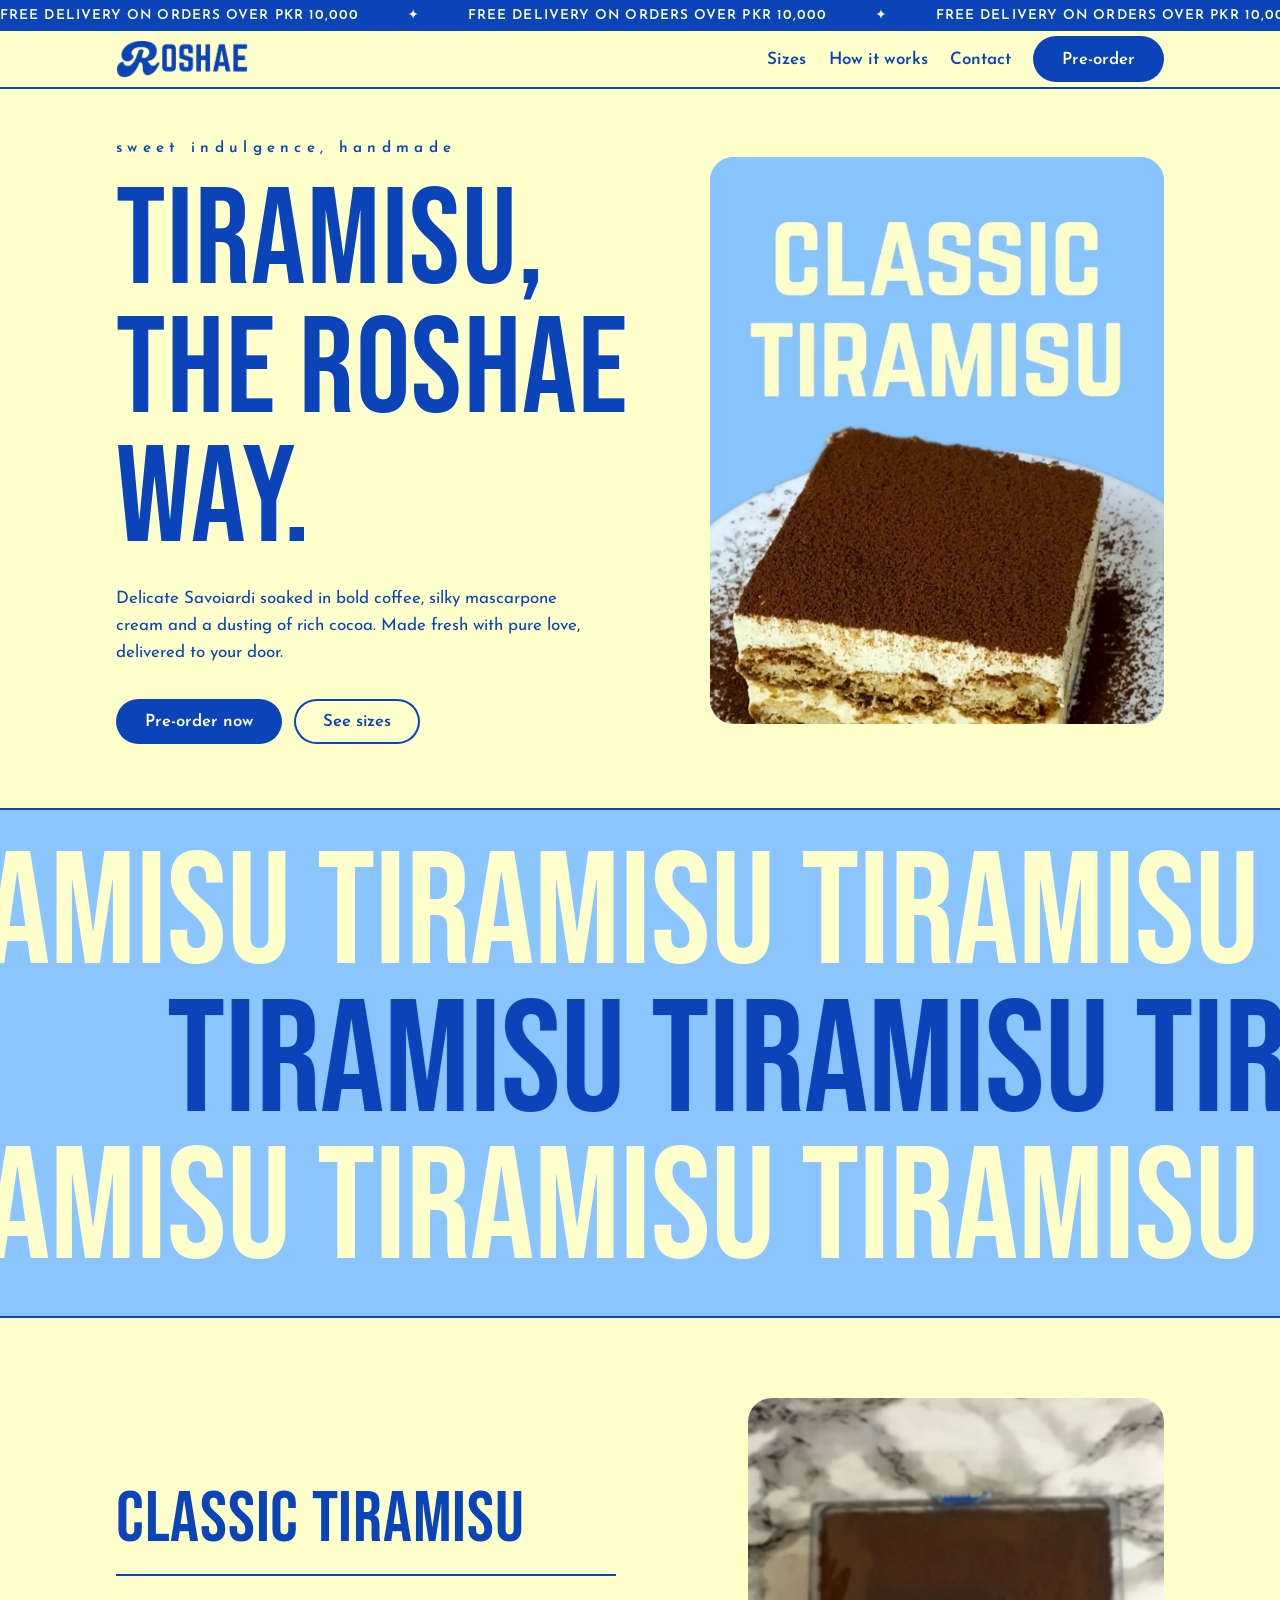
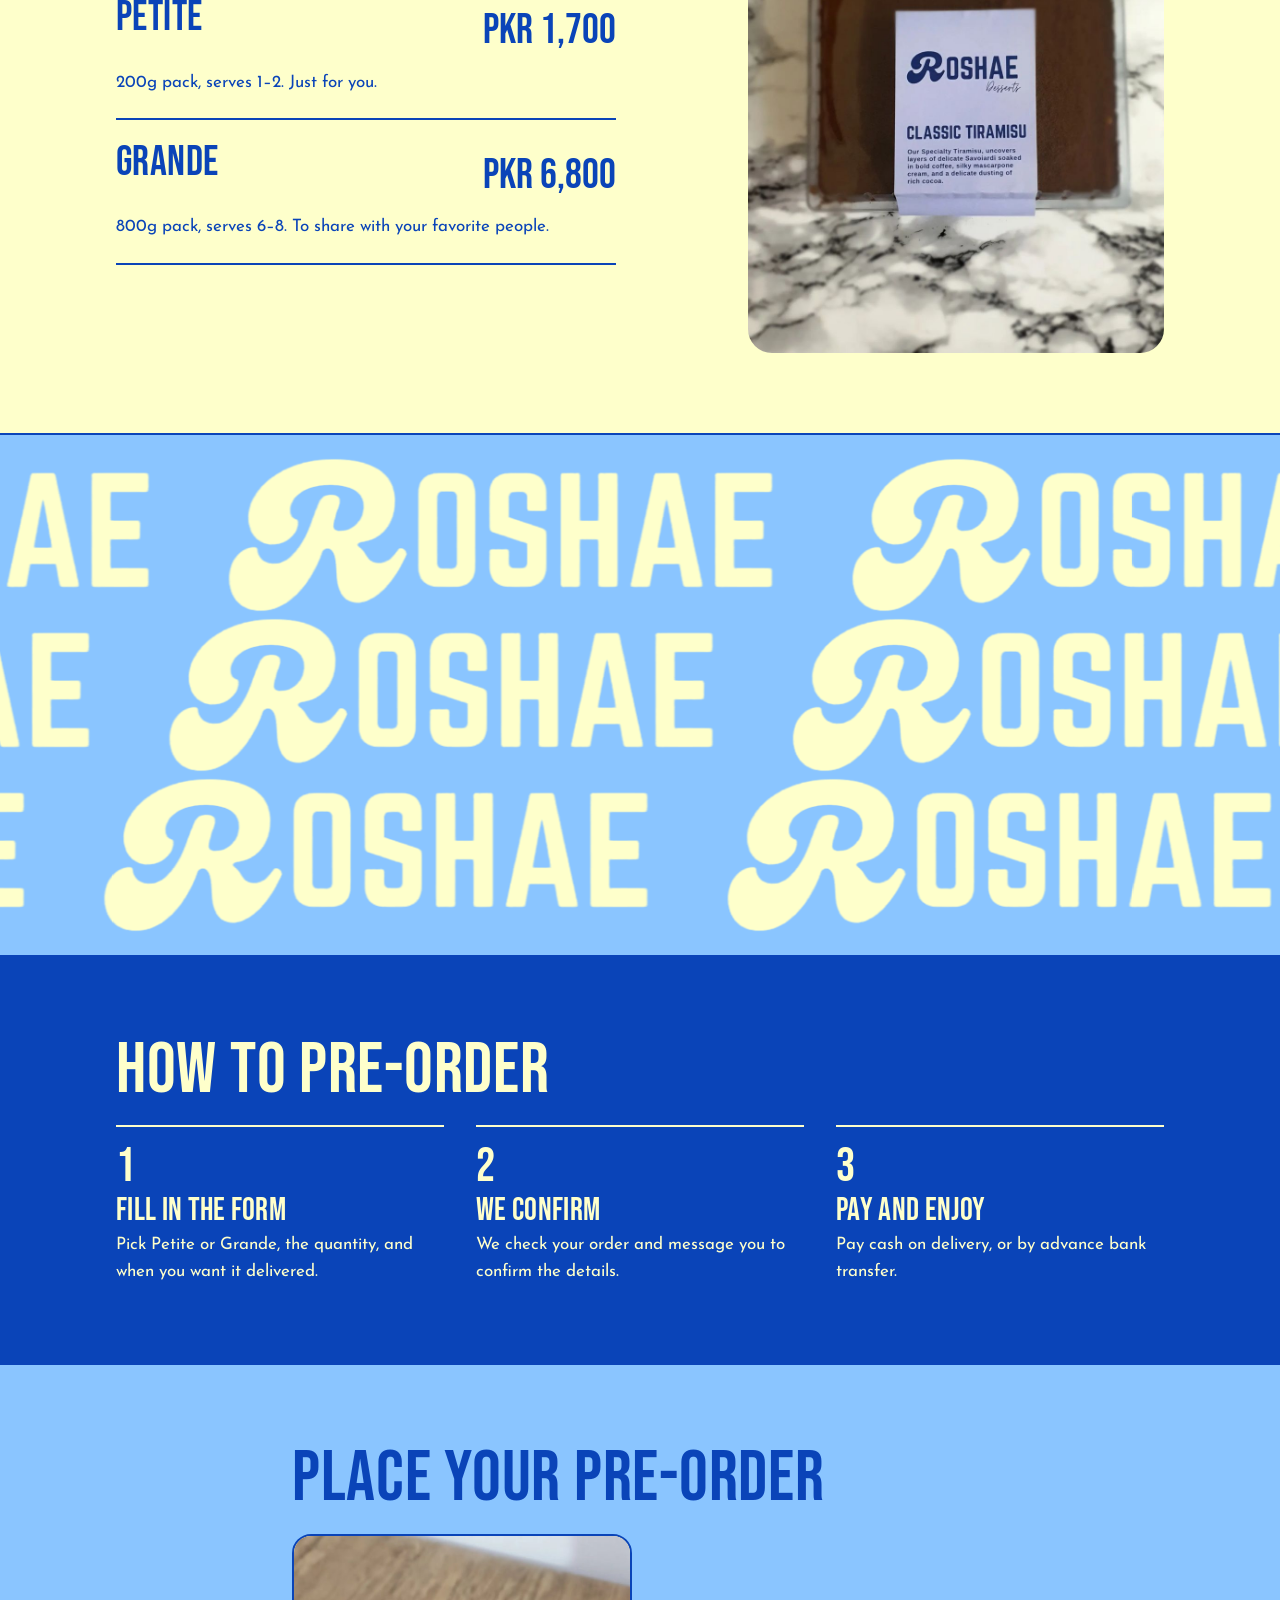
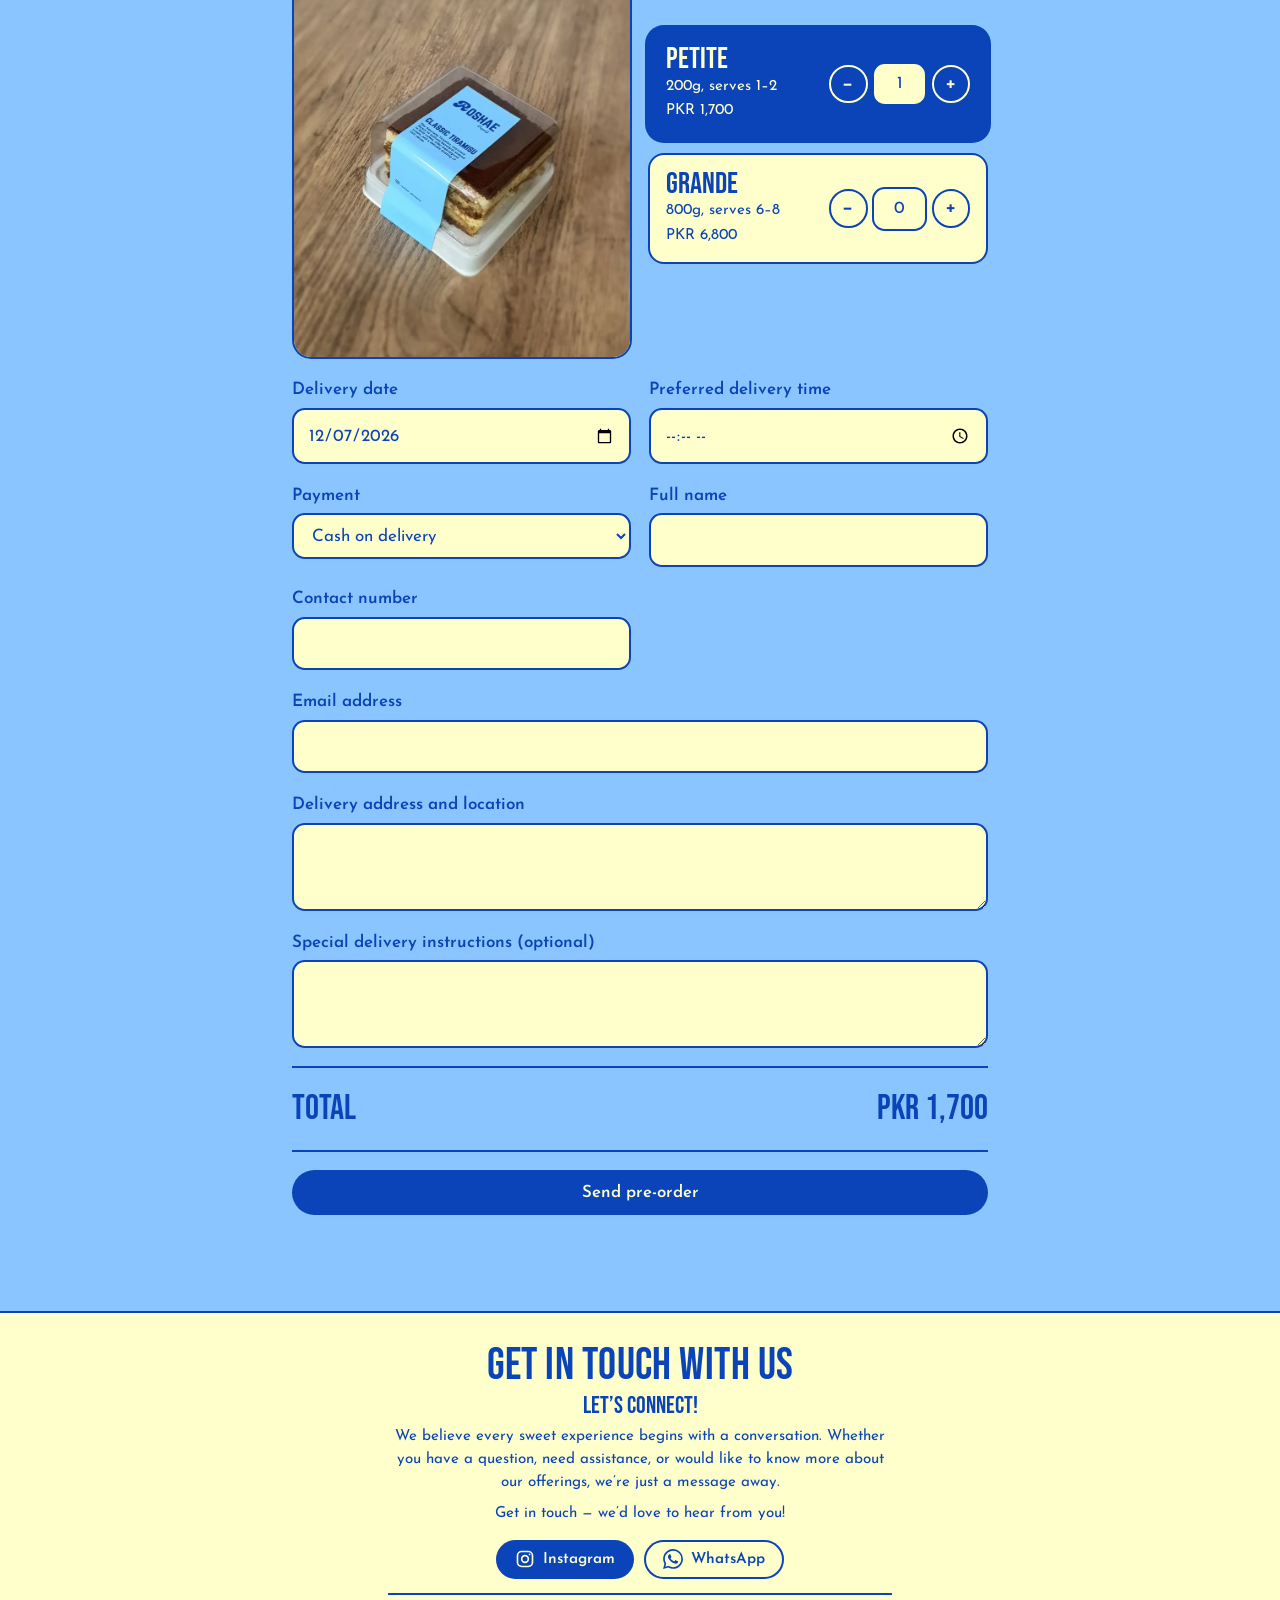
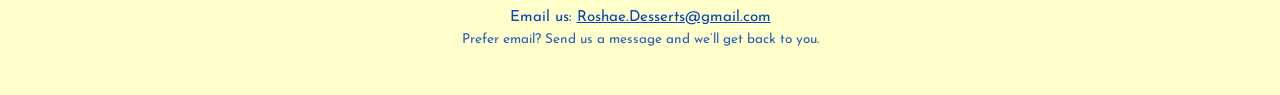
==== commit 47f3c84e: "hid the logo in the footer" ====
--- a/index.html
+++ b/index.html
@@ -126,7 +126,7 @@
 </main>
 
 <footer>
-  <img class="flogo" src="images/logo.png" alt="Roshae" height="64">
+  <!--<img class="flogo" src="images/logo.png" alt="Roshae" height="64">-->
   <section class="contact" id="contact">
   <div class="wrap">
     <h2>Get in touch with us</h2>
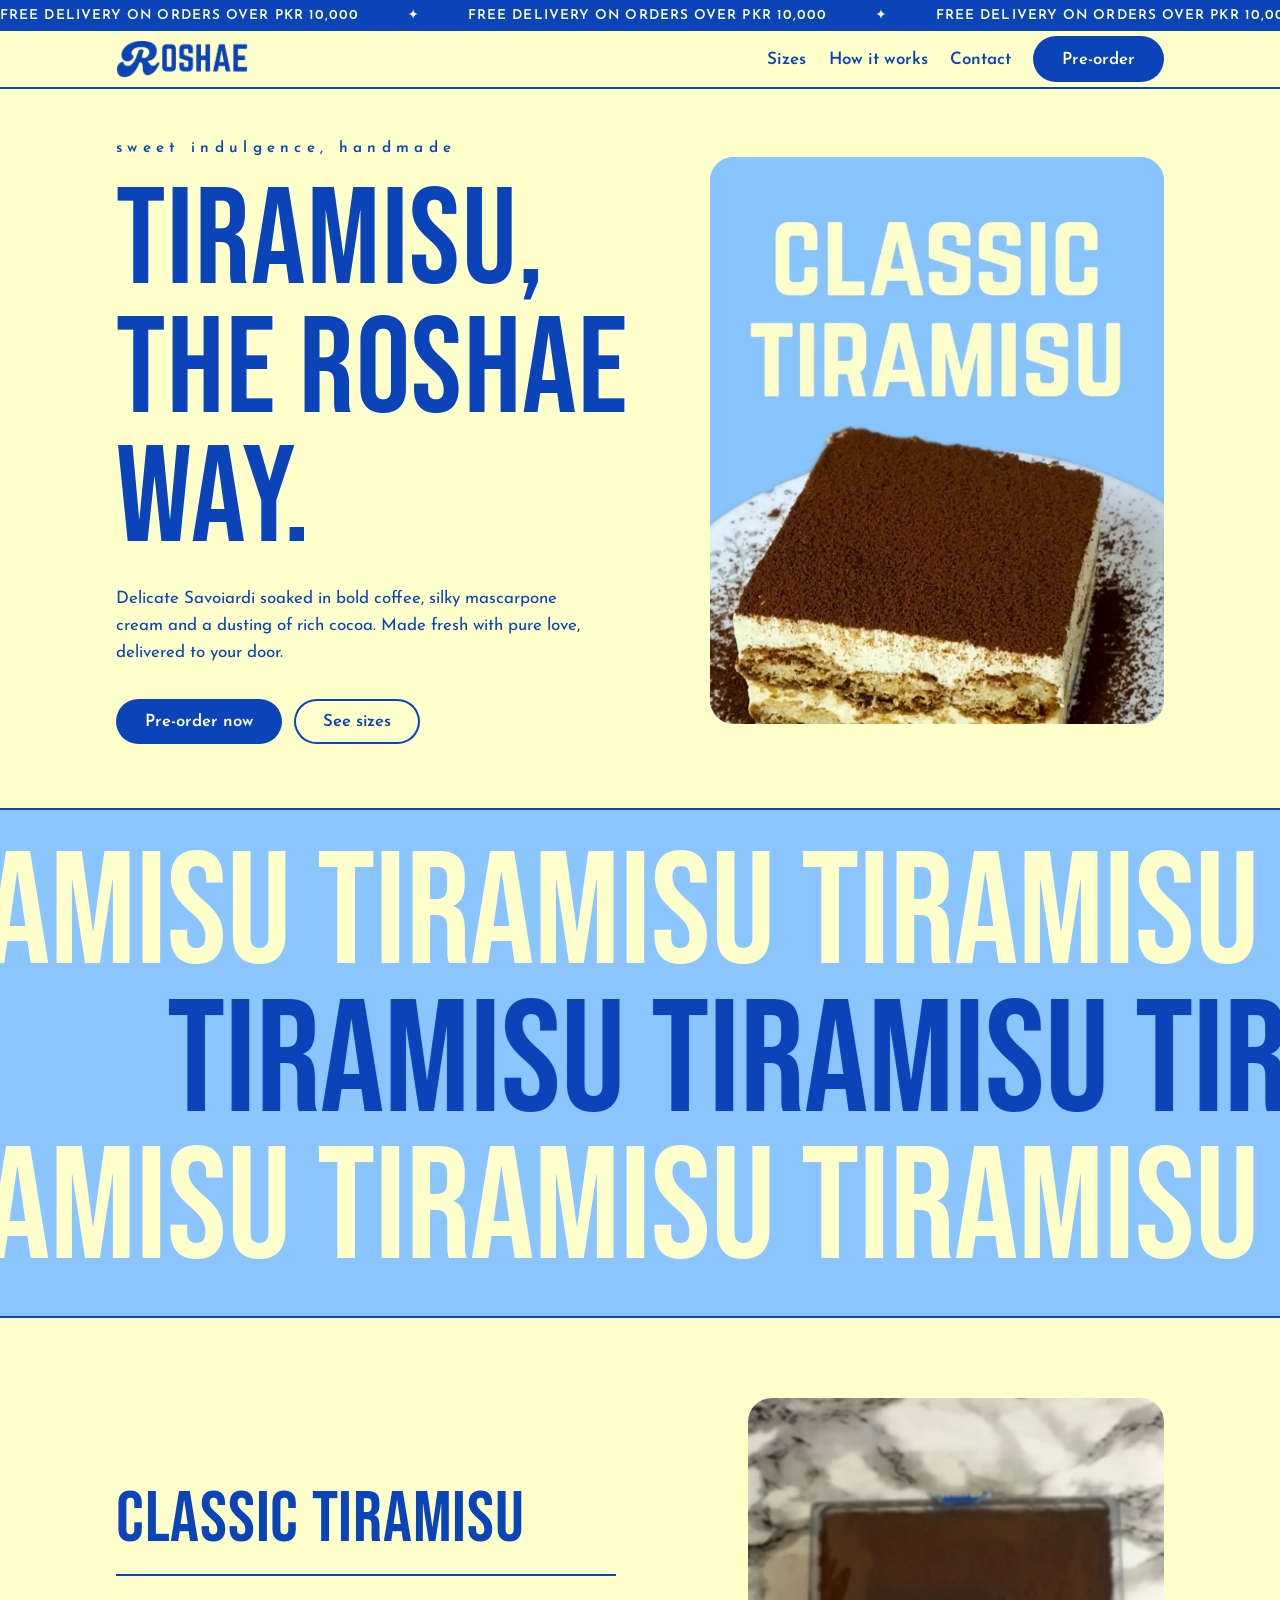
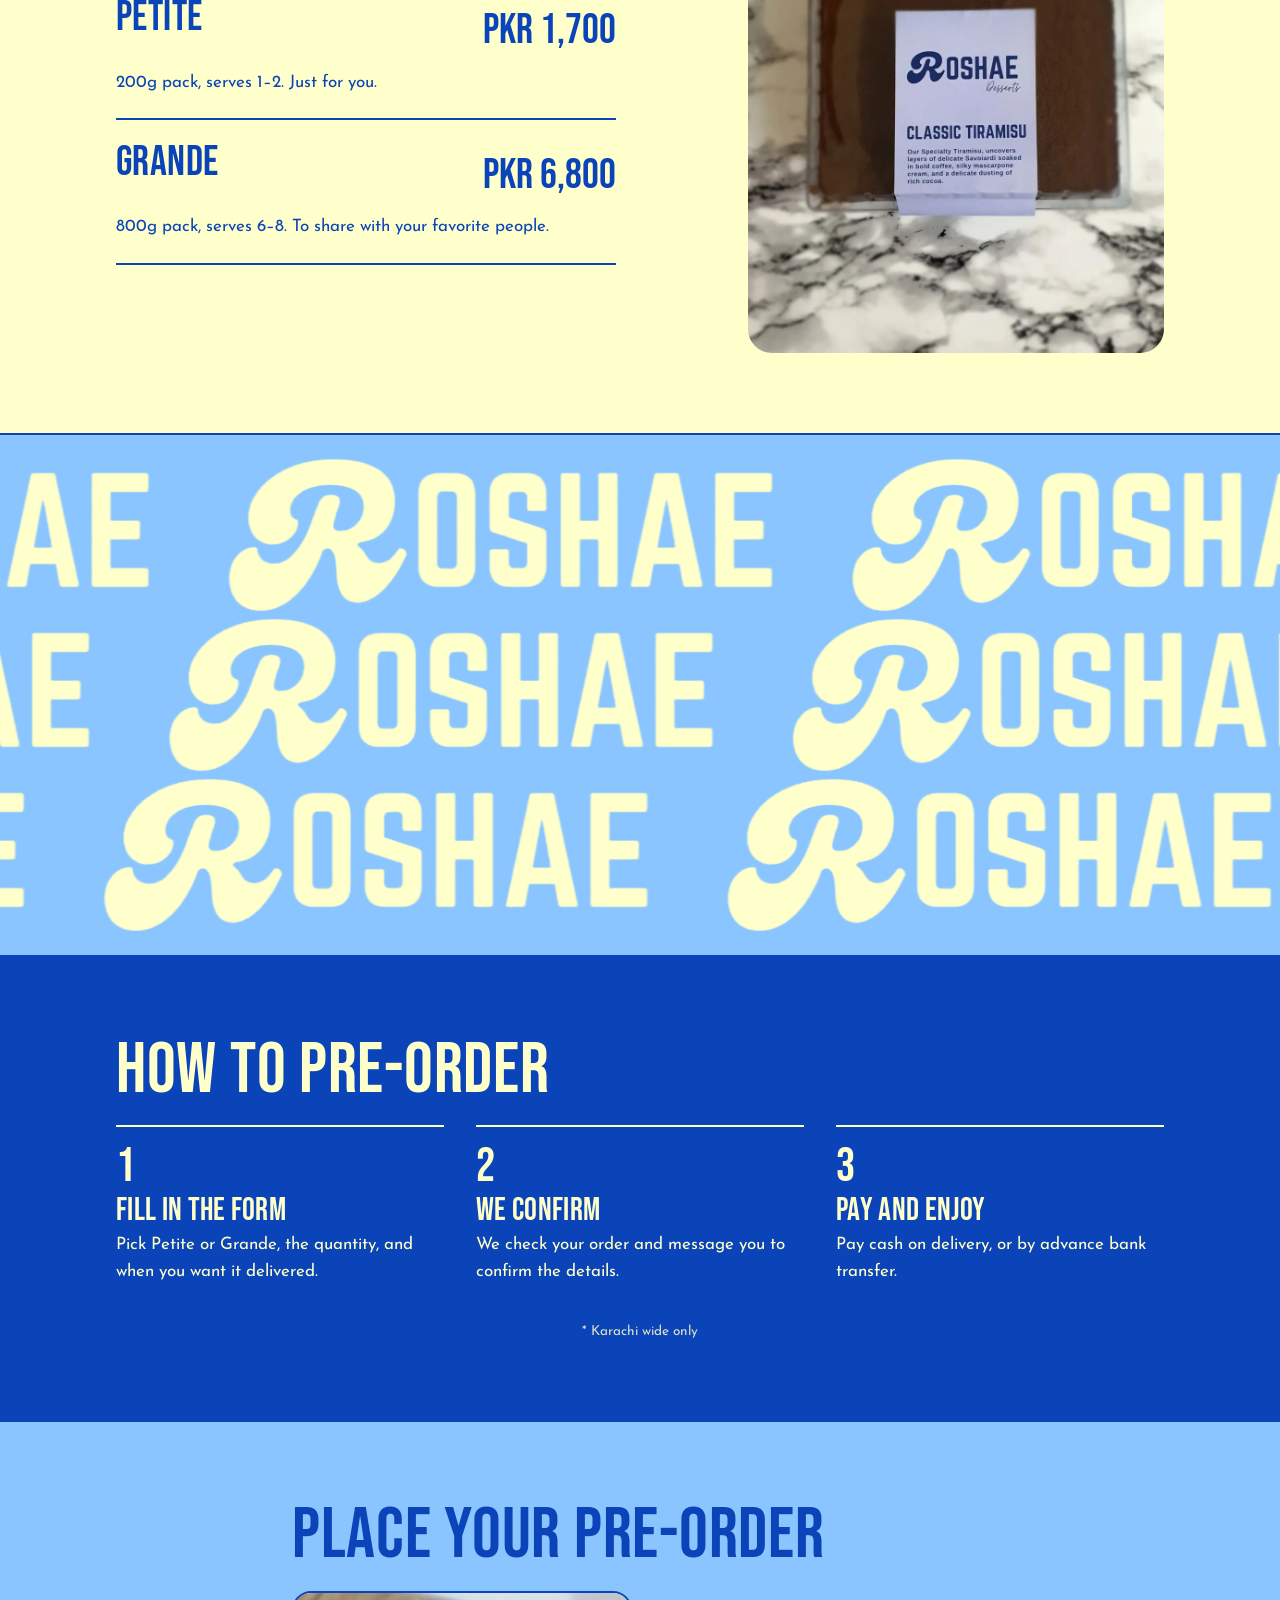
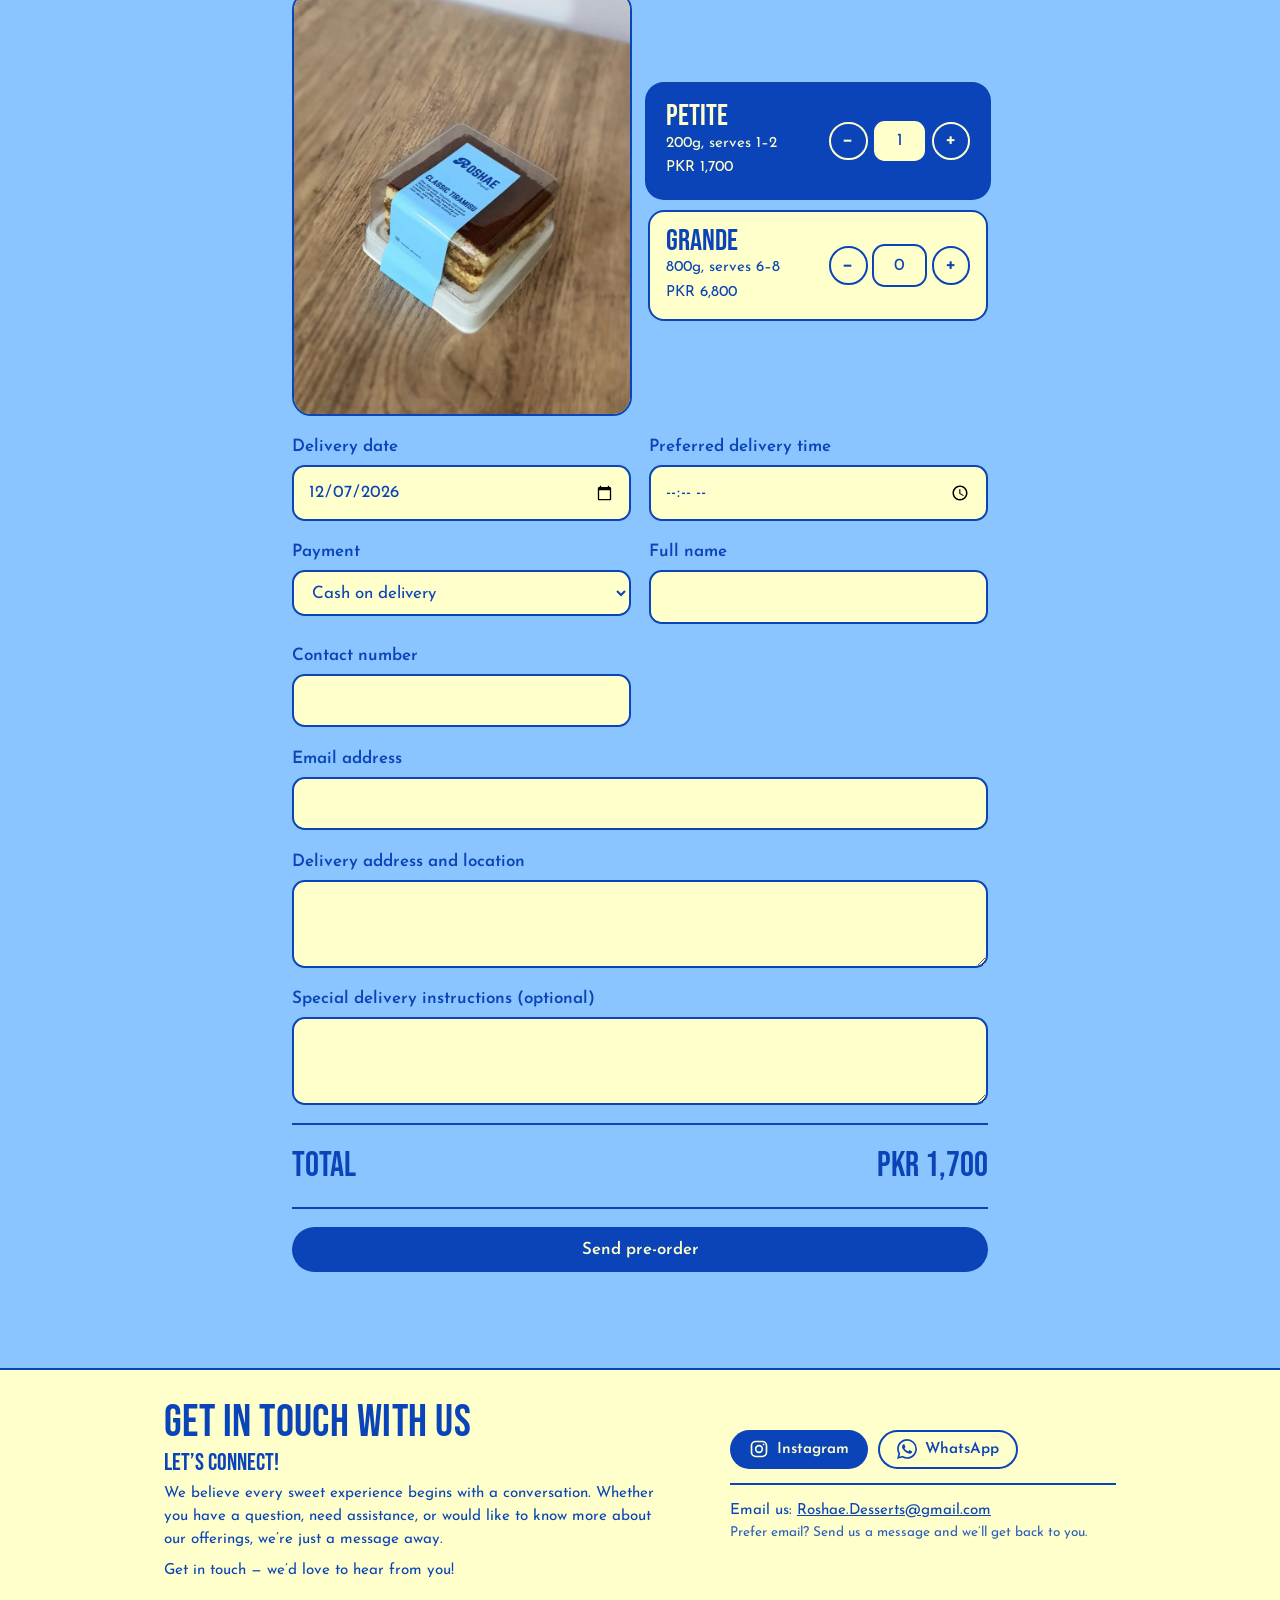
==== commit f467e5af: "Added Karachi wide only" ====
--- a/index.html
+++ b/index.html
@@ -76,6 +76,7 @@
       <li><h3>We confirm</h3><p>We check your order and message you to confirm the details.</p></li>
       <li><h3>Pay and enjoy</h3><p>Pay cash on delivery, or by advance bank transfer.</p></li>
     </ol>
+    <p class="fineprint">* Karachi wide only</p>
   </div>
 </section>
 
--- a/css/style.css
+++ b/css/style.css
@@ -137,4 +137,14 @@
 .ribbon span{padding-right:3rem}
 .ribbon span::after{content:"✦";margin-left:3rem}
 @keyframes ribbon{to{transform:translateX(-50%)}}
-@media (prefers-reduced-motion:reduce){.ribbon .track{animation:none}}+@media (prefers-reduced-motion:reduce){.ribbon .track{animation:none}}
+
+/* footer: use the full width on desktop */
+@media (min-width:900px){
+  .contact .wrap{max-width:62rem;display:grid;grid-template-columns:1.3fr 1fr;column-gap:4rem;text-align:left;align-items:start}
+  .contact .wrap>*{grid-column:1}
+  .contact .actions{grid-column:2;grid-row:1/3;align-self:end;justify-content:flex-start;margin:0 0 .9rem}
+  .contact .mail{grid-column:2;grid-row:3/5;align-self:start;padding-top:.9rem}
+}
+
+.how .fineprint{text-align:center;font-size:.85rem;opacity:.85;margin-top:2.2rem}
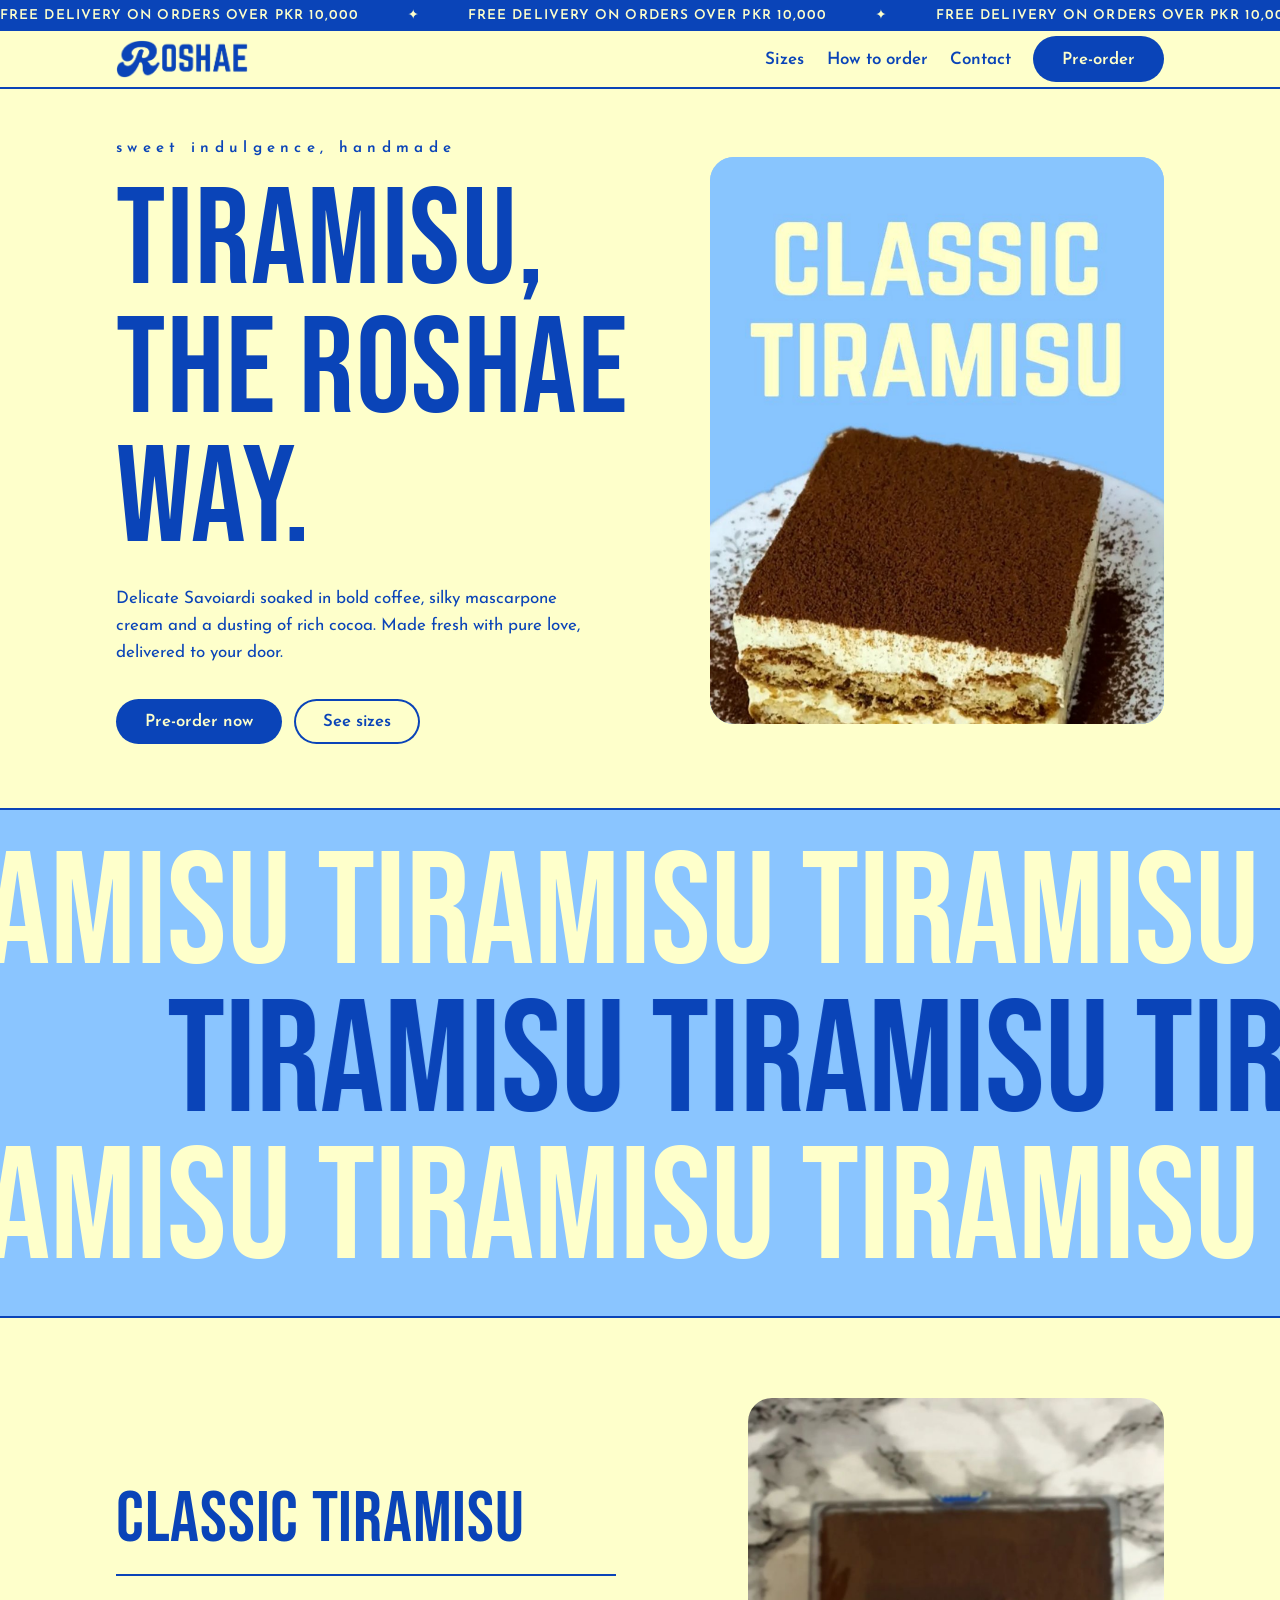
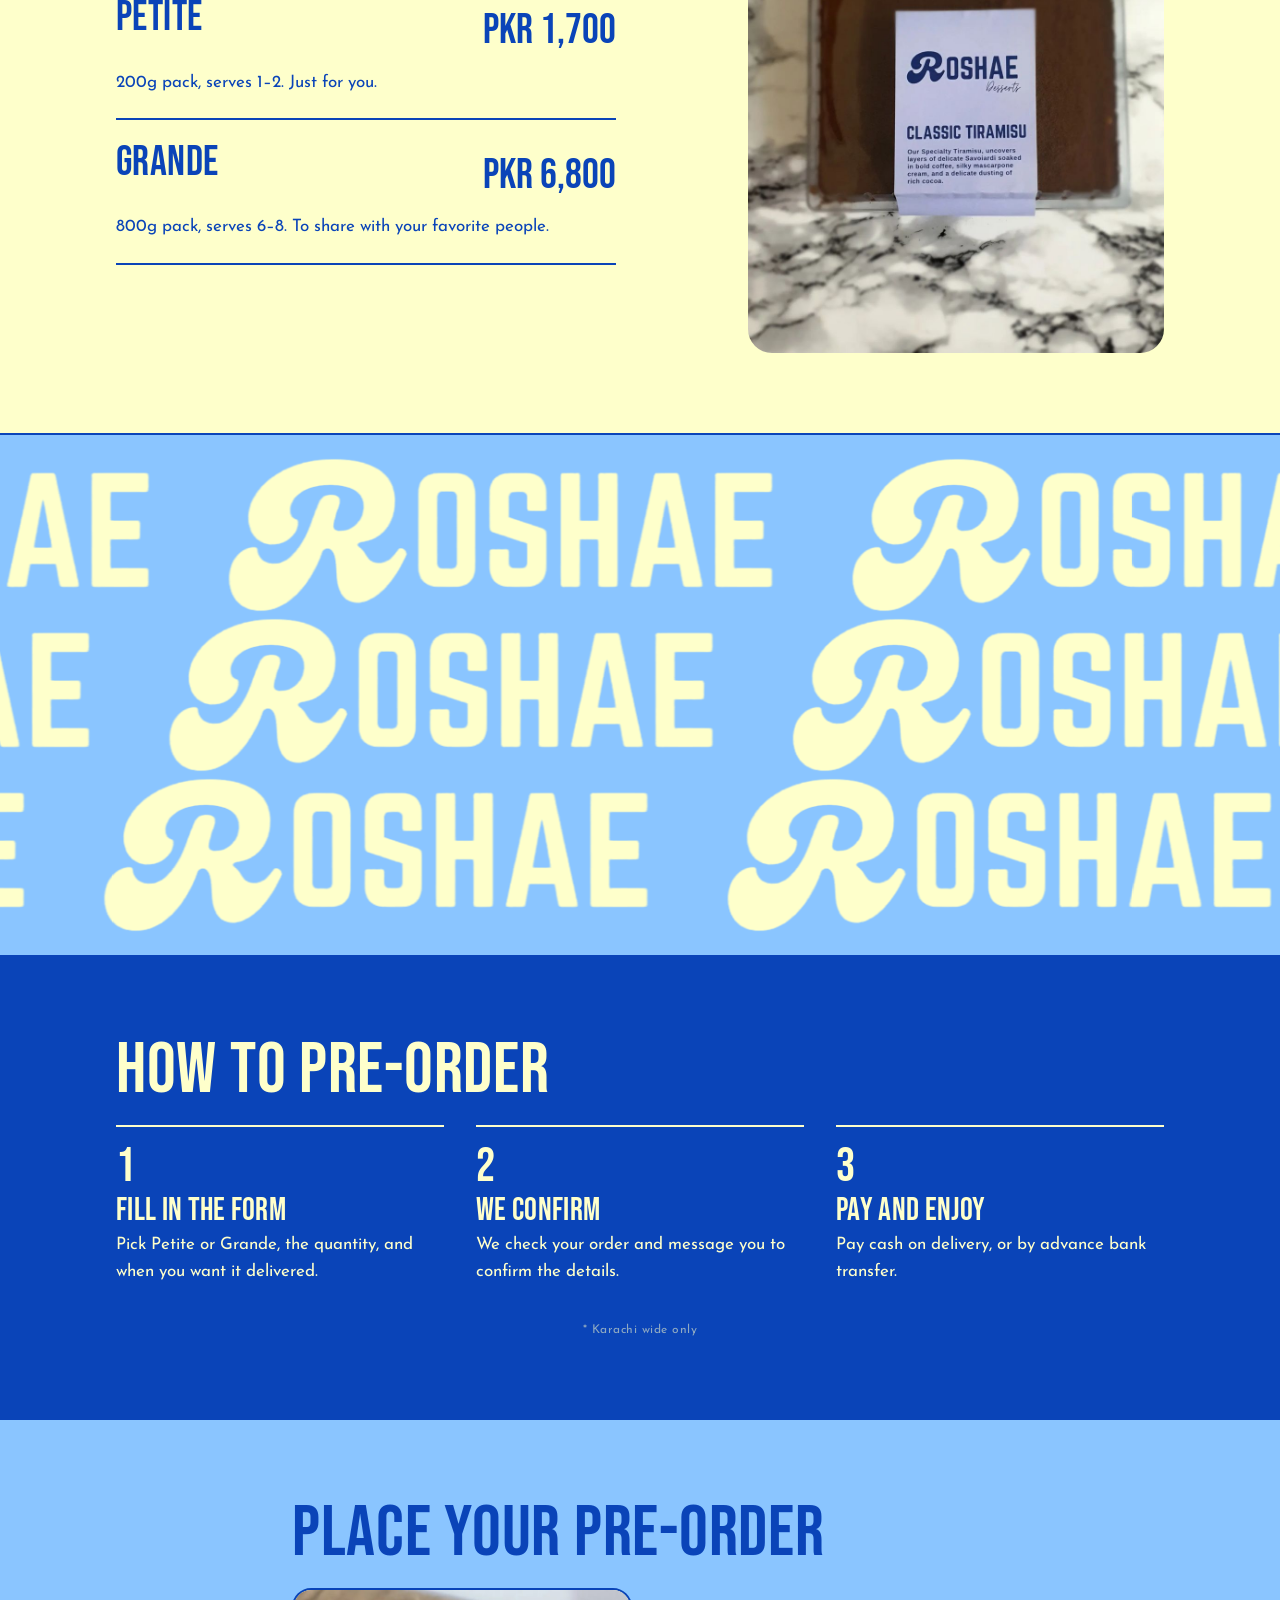
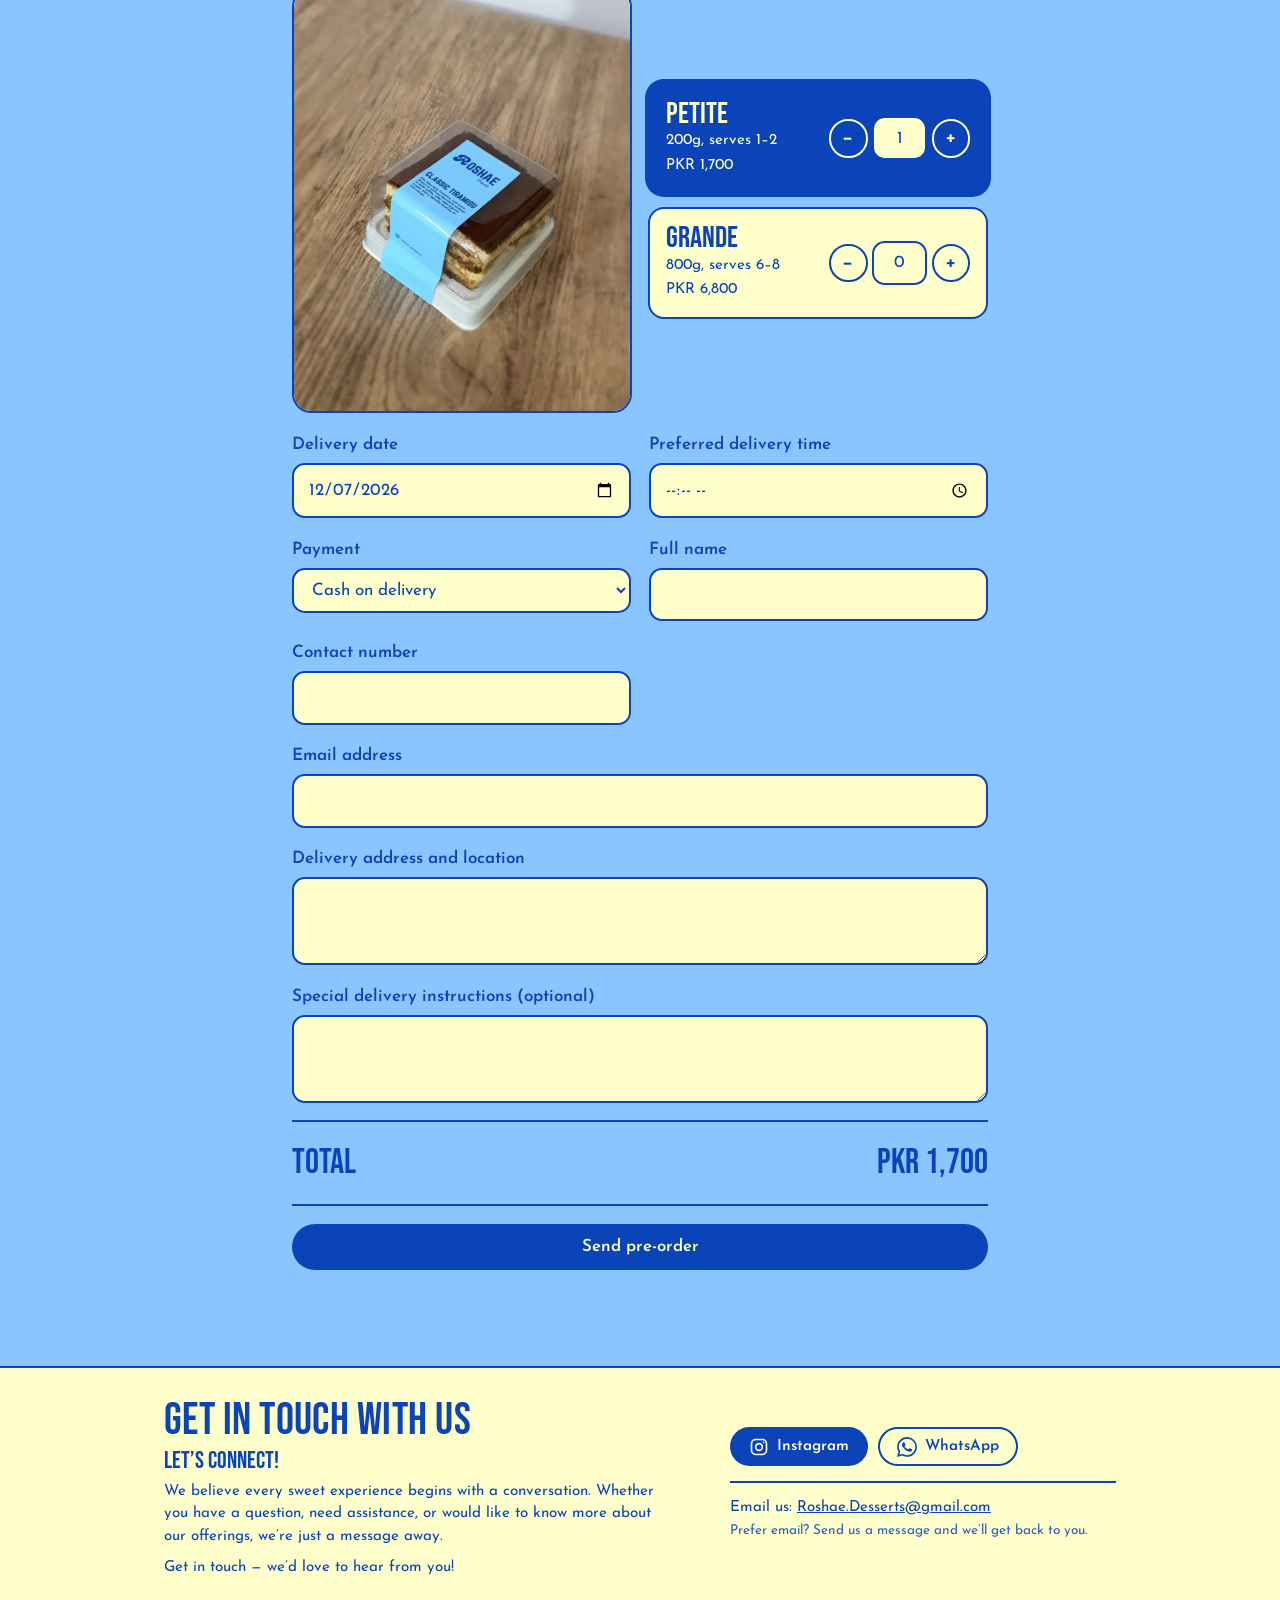
==== commit aebb45f0: "How it works > How to order" ====
--- a/index.html
+++ b/index.html
@@ -19,7 +19,7 @@
 <header>
   <div class="wrap">
     <a class="brand" href="#top"><img src="images/logo.png" alt="Roshae" height="40"></a>
-    <nav><a href="#sizes">Sizes</a><a href="#how">How it works</a><a href="#contact">Contact</a><a class="btn" href="#order">Pre-order</a></nav>
+    <nav><a href="#sizes">Sizes</a><a href="#how">How to order</a><a href="#contact">Contact</a><a class="btn" href="#order">Pre-order</a></nav>
   </div>
 </header>
 
--- a/css/style.css
+++ b/css/style.css
@@ -147,4 +147,4 @@
   .contact .mail{grid-column:2;grid-row:3/5;align-self:start;padding-top:.9rem}
 }
 
-.how .fineprint{text-align:center;font-size:.85rem;opacity:.85;margin-top:2.2rem}+.how .fineprint{grid-column:1/-1;width:100%;text-align:center;font-size:.75rem;letter-spacing:.04em;color:var(--cream);opacity:.55;margin-top:2.2rem}
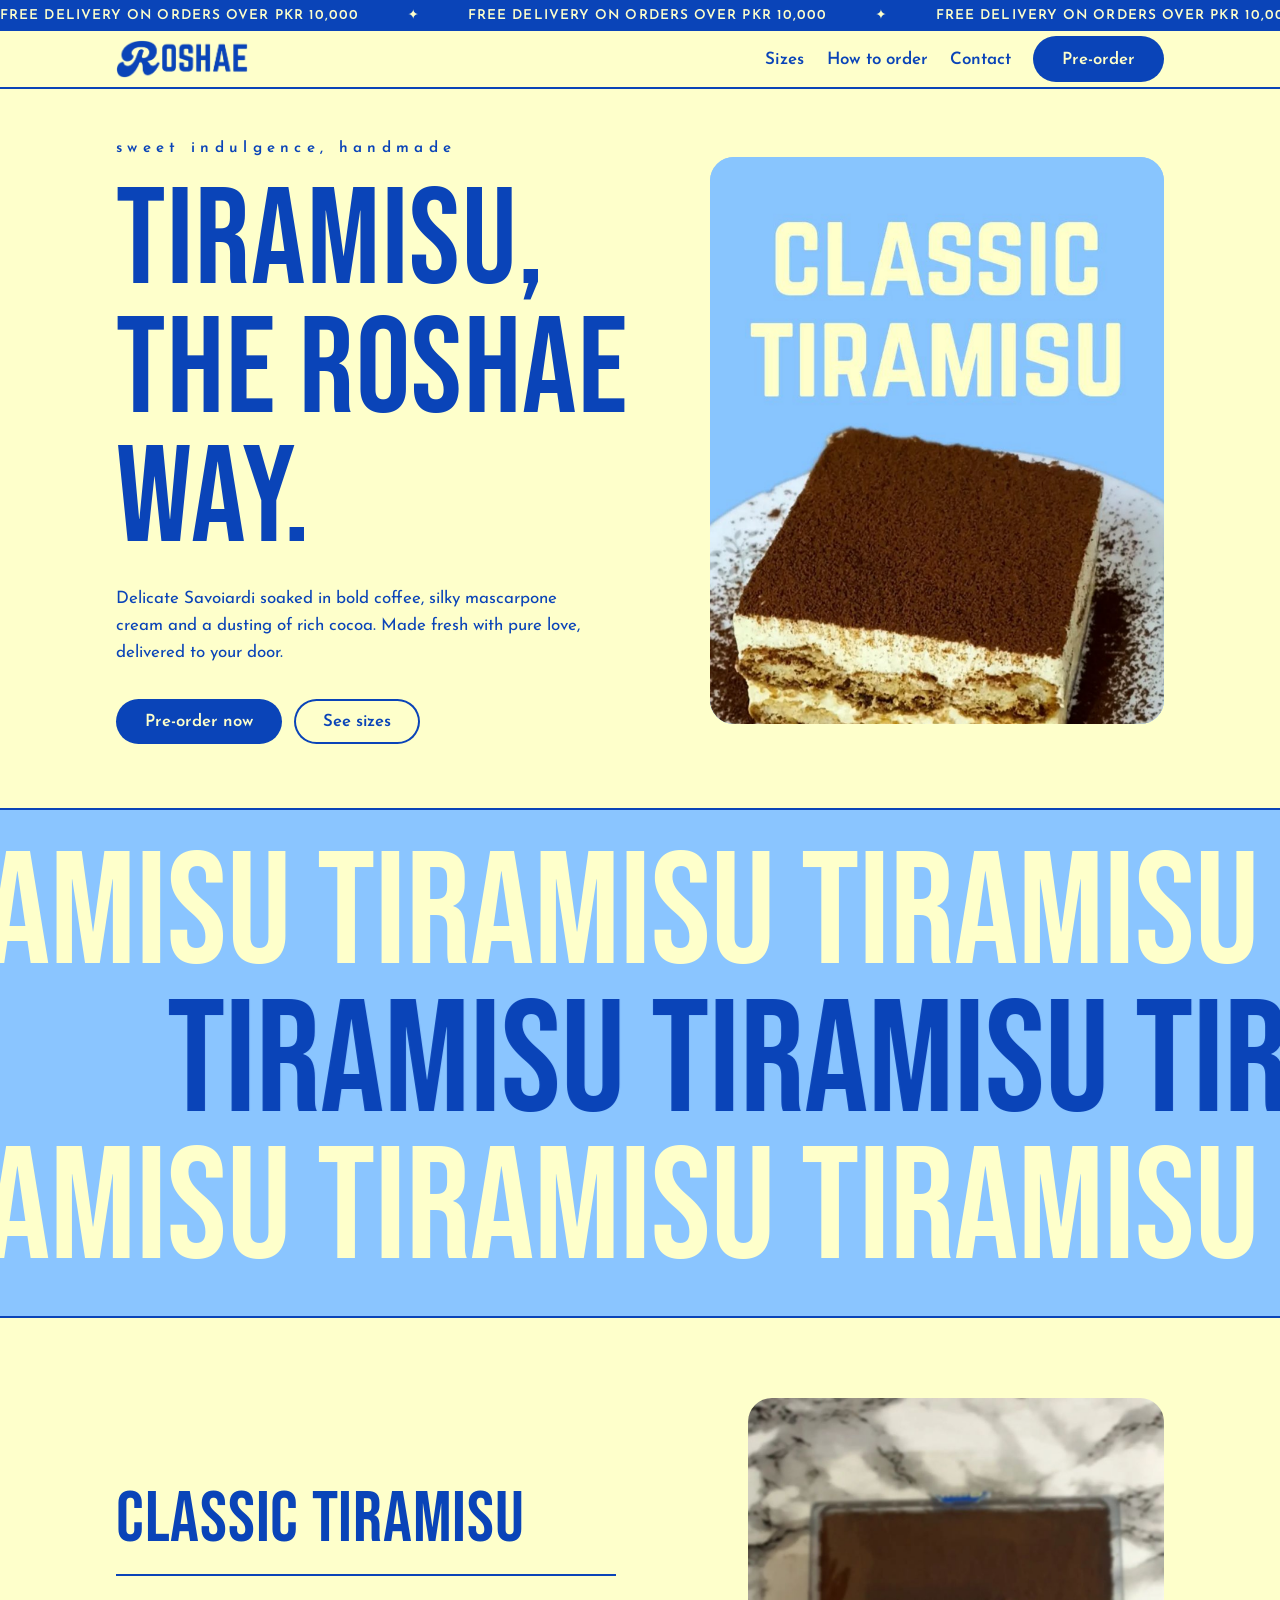
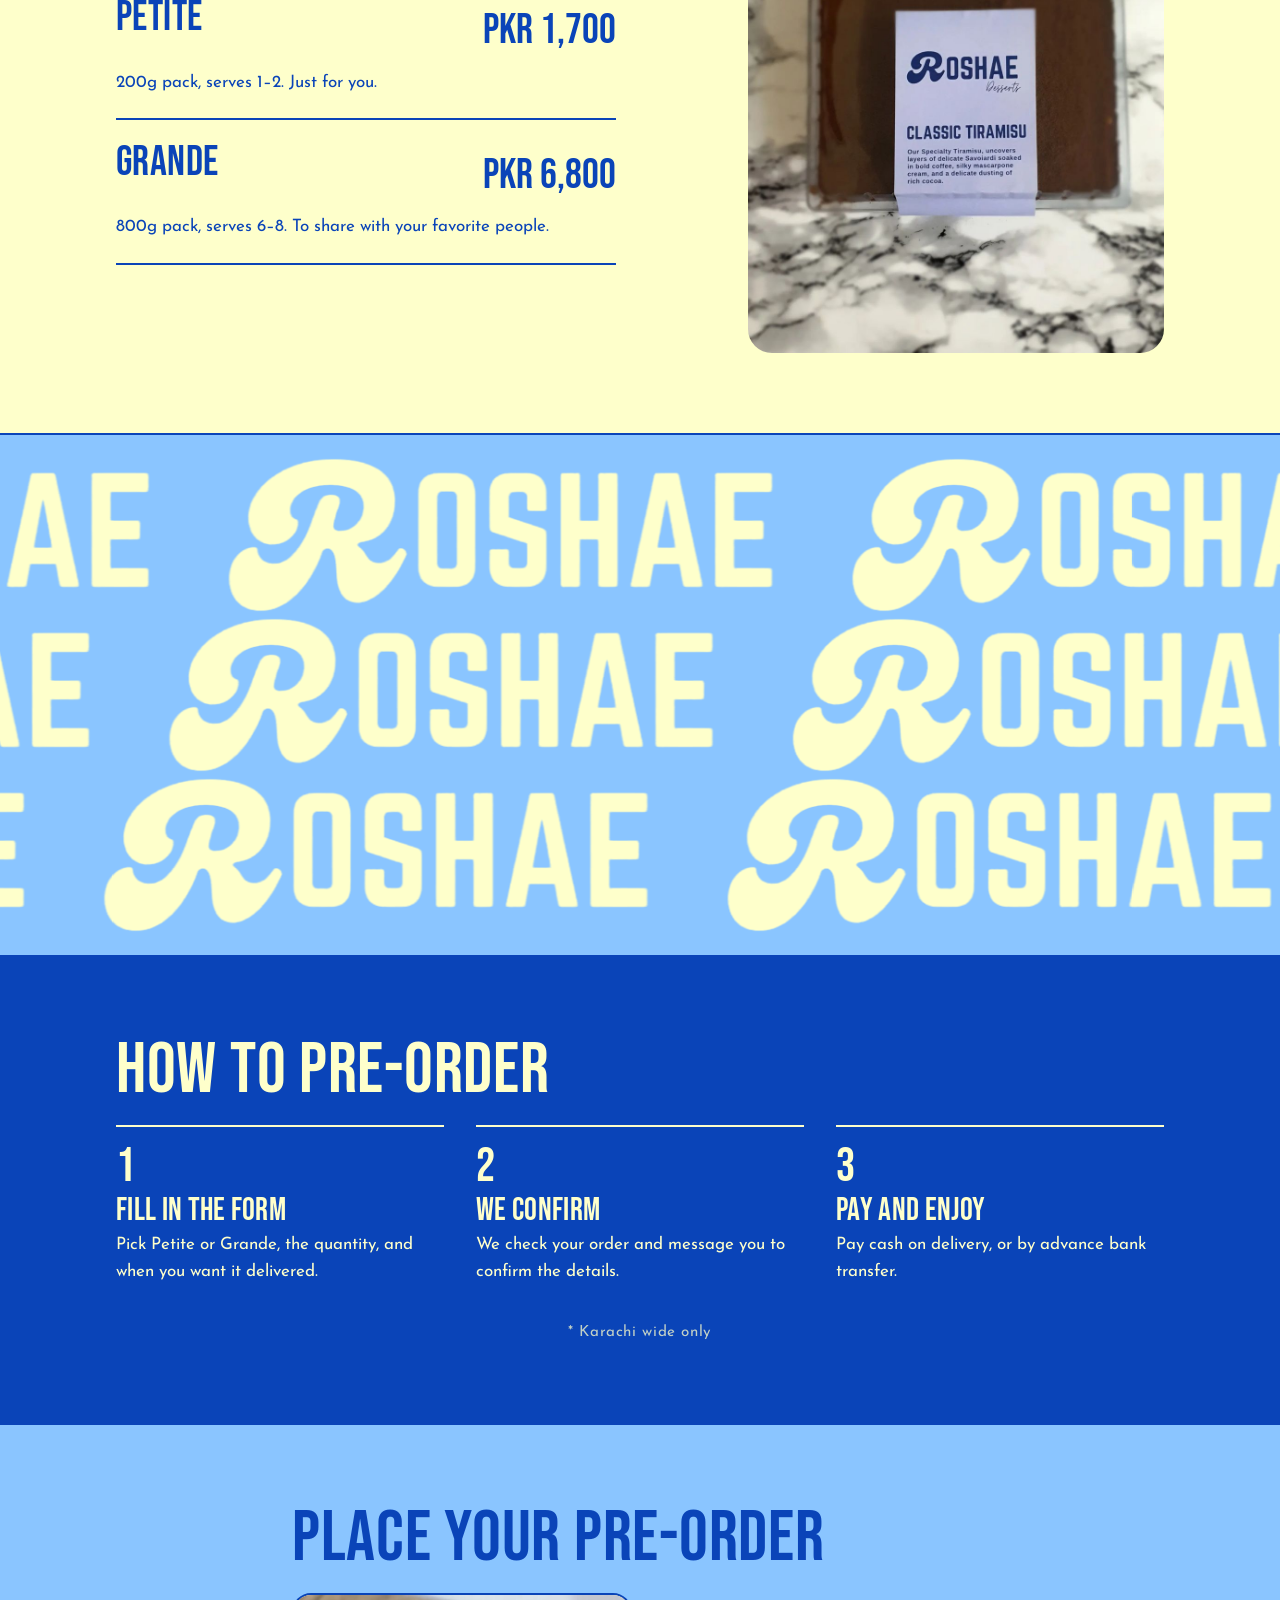
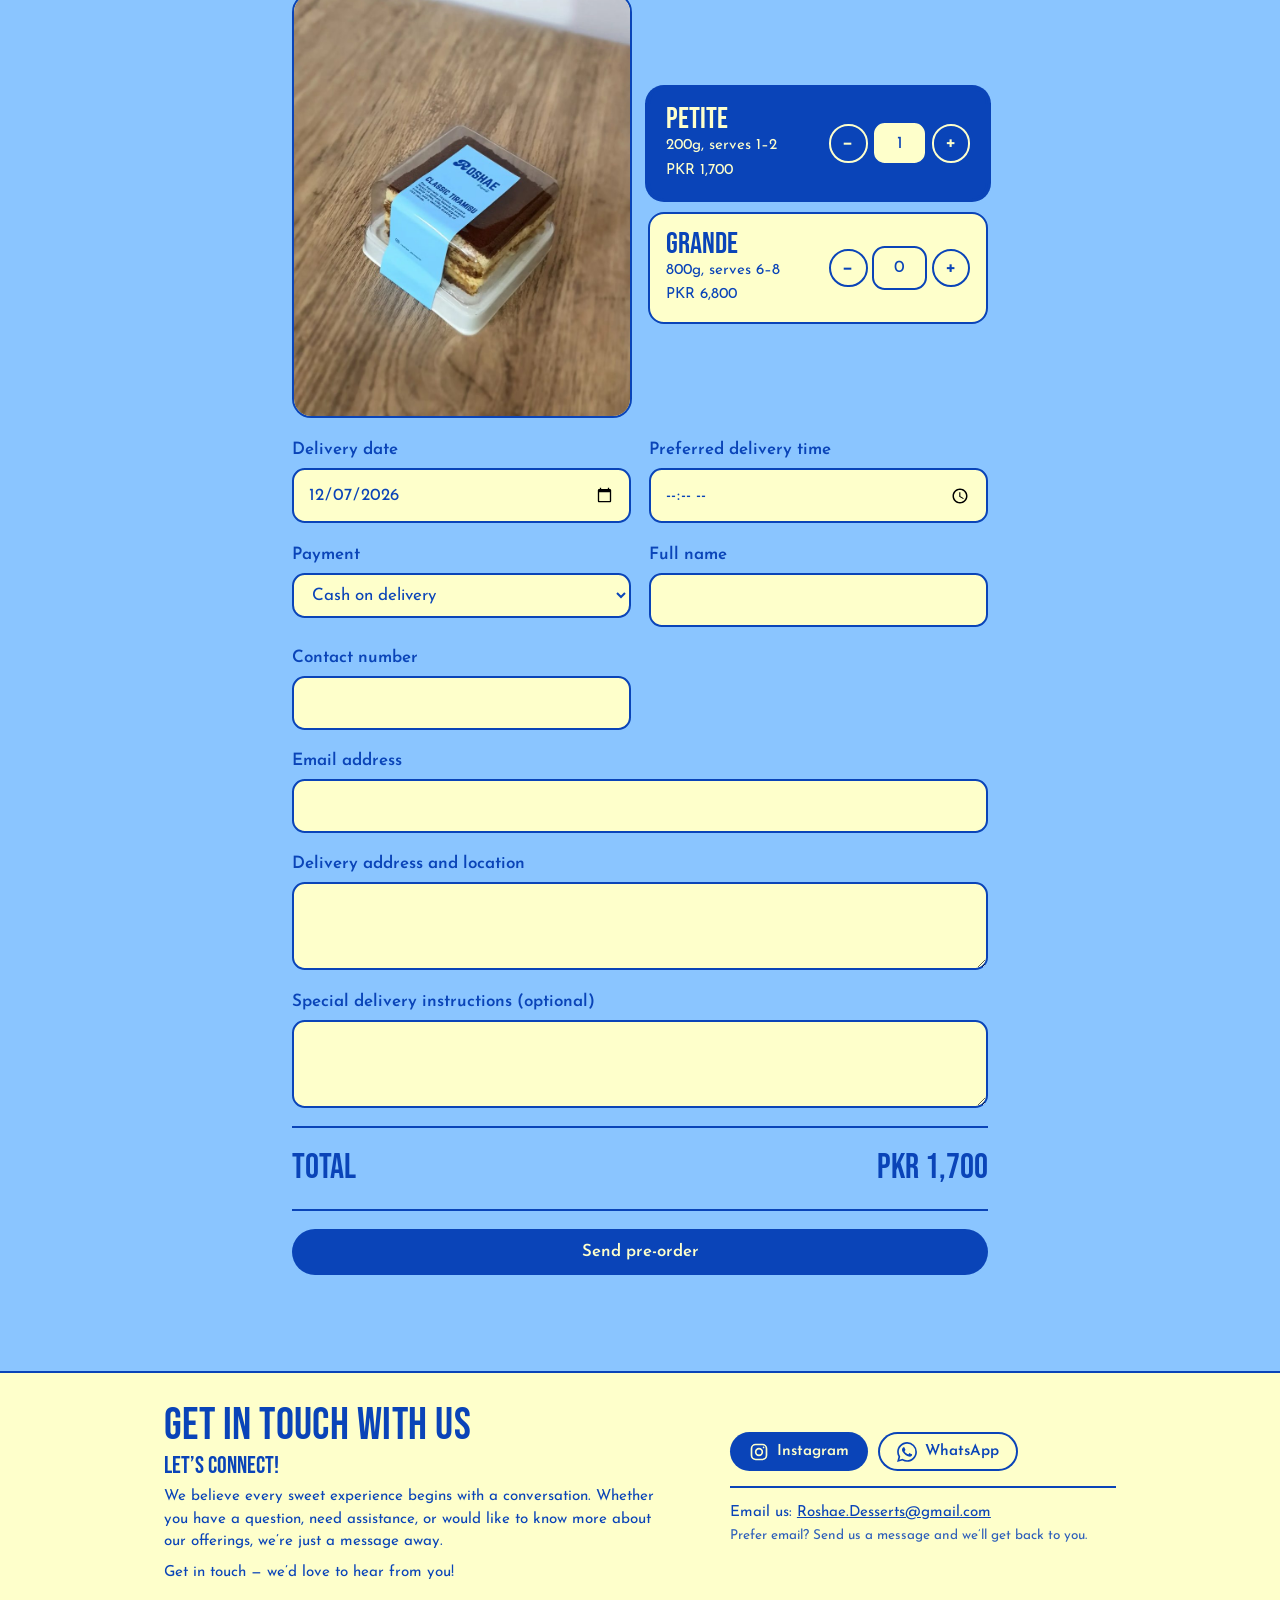
==== commit 79c1d2d0: "test2" ====
--- a/index.html
+++ b/index.html
@@ -148,4 +148,3 @@
 <script src="js/motion.js"></script>
 </body>
 </html>
- 
--- a/css/style.css
+++ b/css/style.css
@@ -147,4 +147,4 @@
   .contact .mail{grid-column:2;grid-row:3/5;align-self:start;padding-top:.9rem}
 }
 
-.how .fineprint{grid-column:1/-1;width:100%;text-align:center;font-size:.75rem;letter-spacing:.04em;color:var(--cream);opacity:.55;margin-top:2.2rem}+.how .fineprint{grid-column:1/-1;width:100%;text-align:center;font-size:.95rem;letter-spacing:.04em;color:var(--cream);opacity:.75;margin-top:2.2rem}
